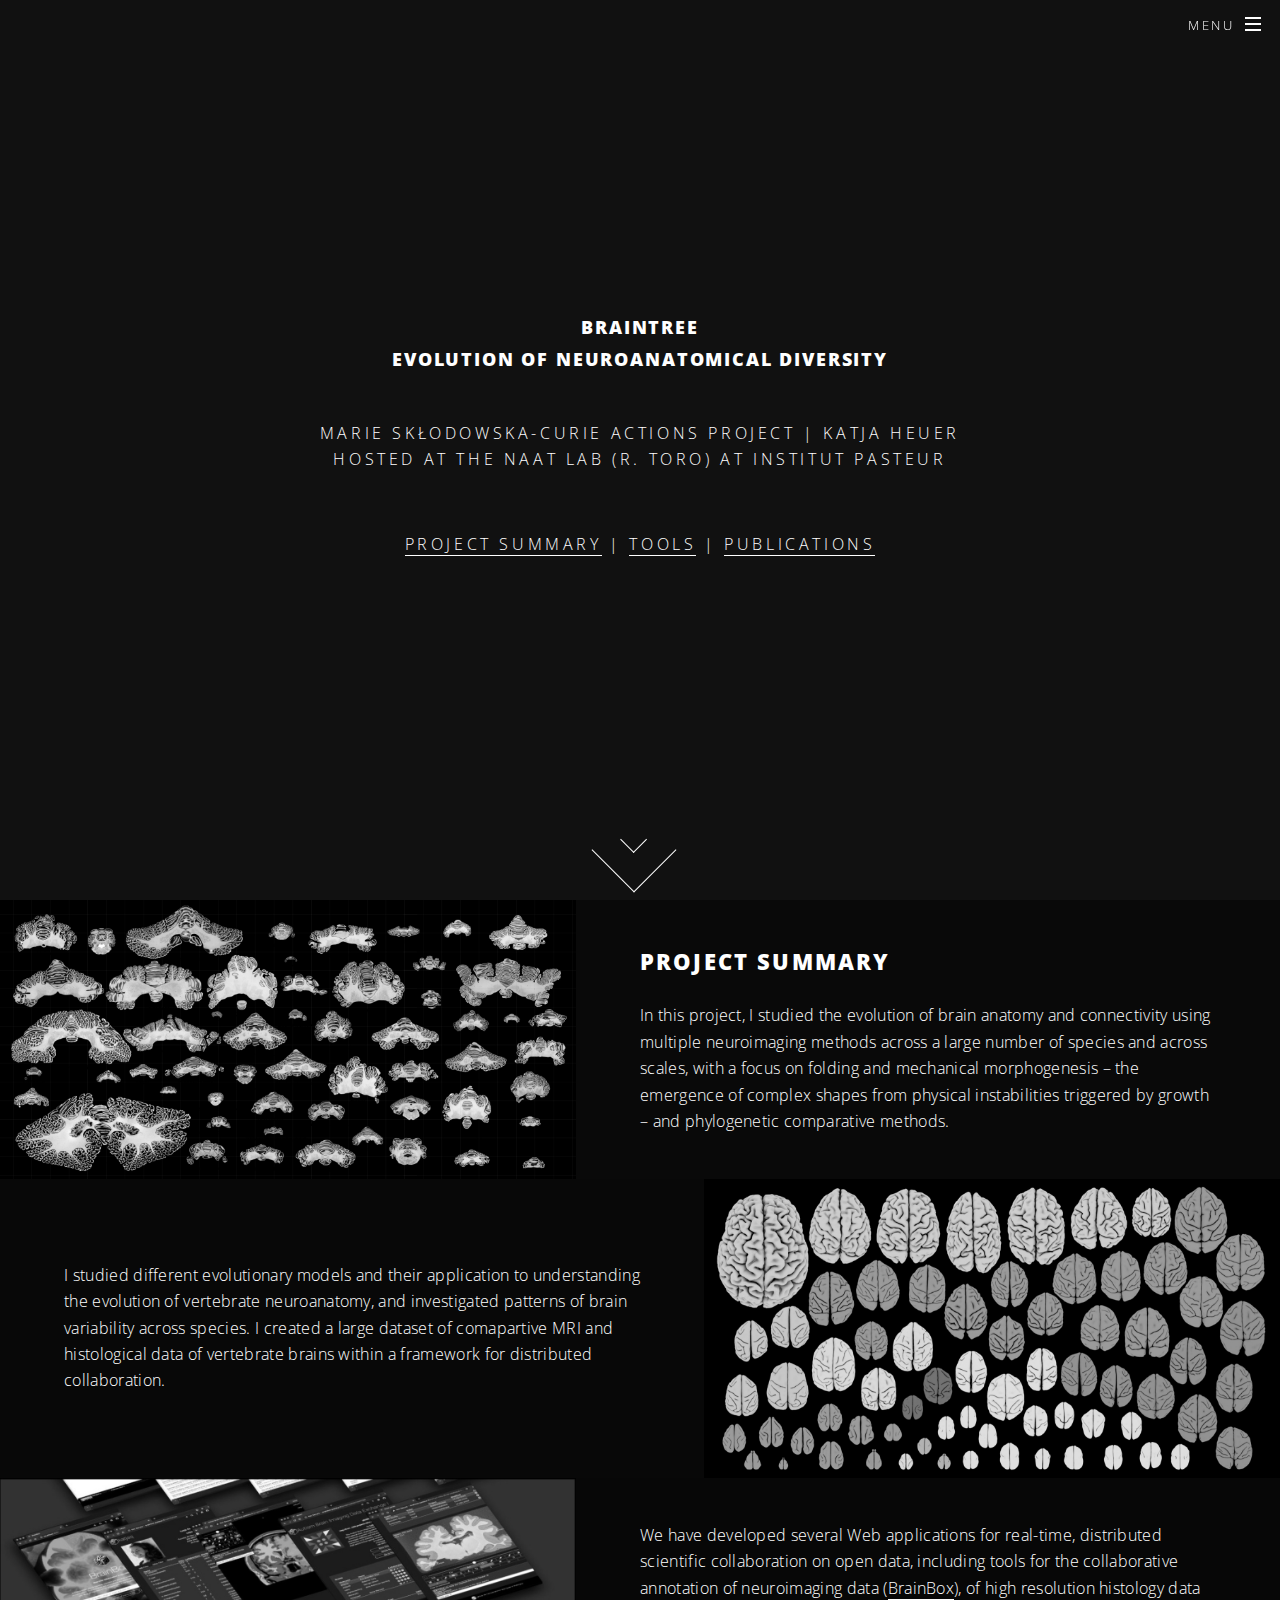
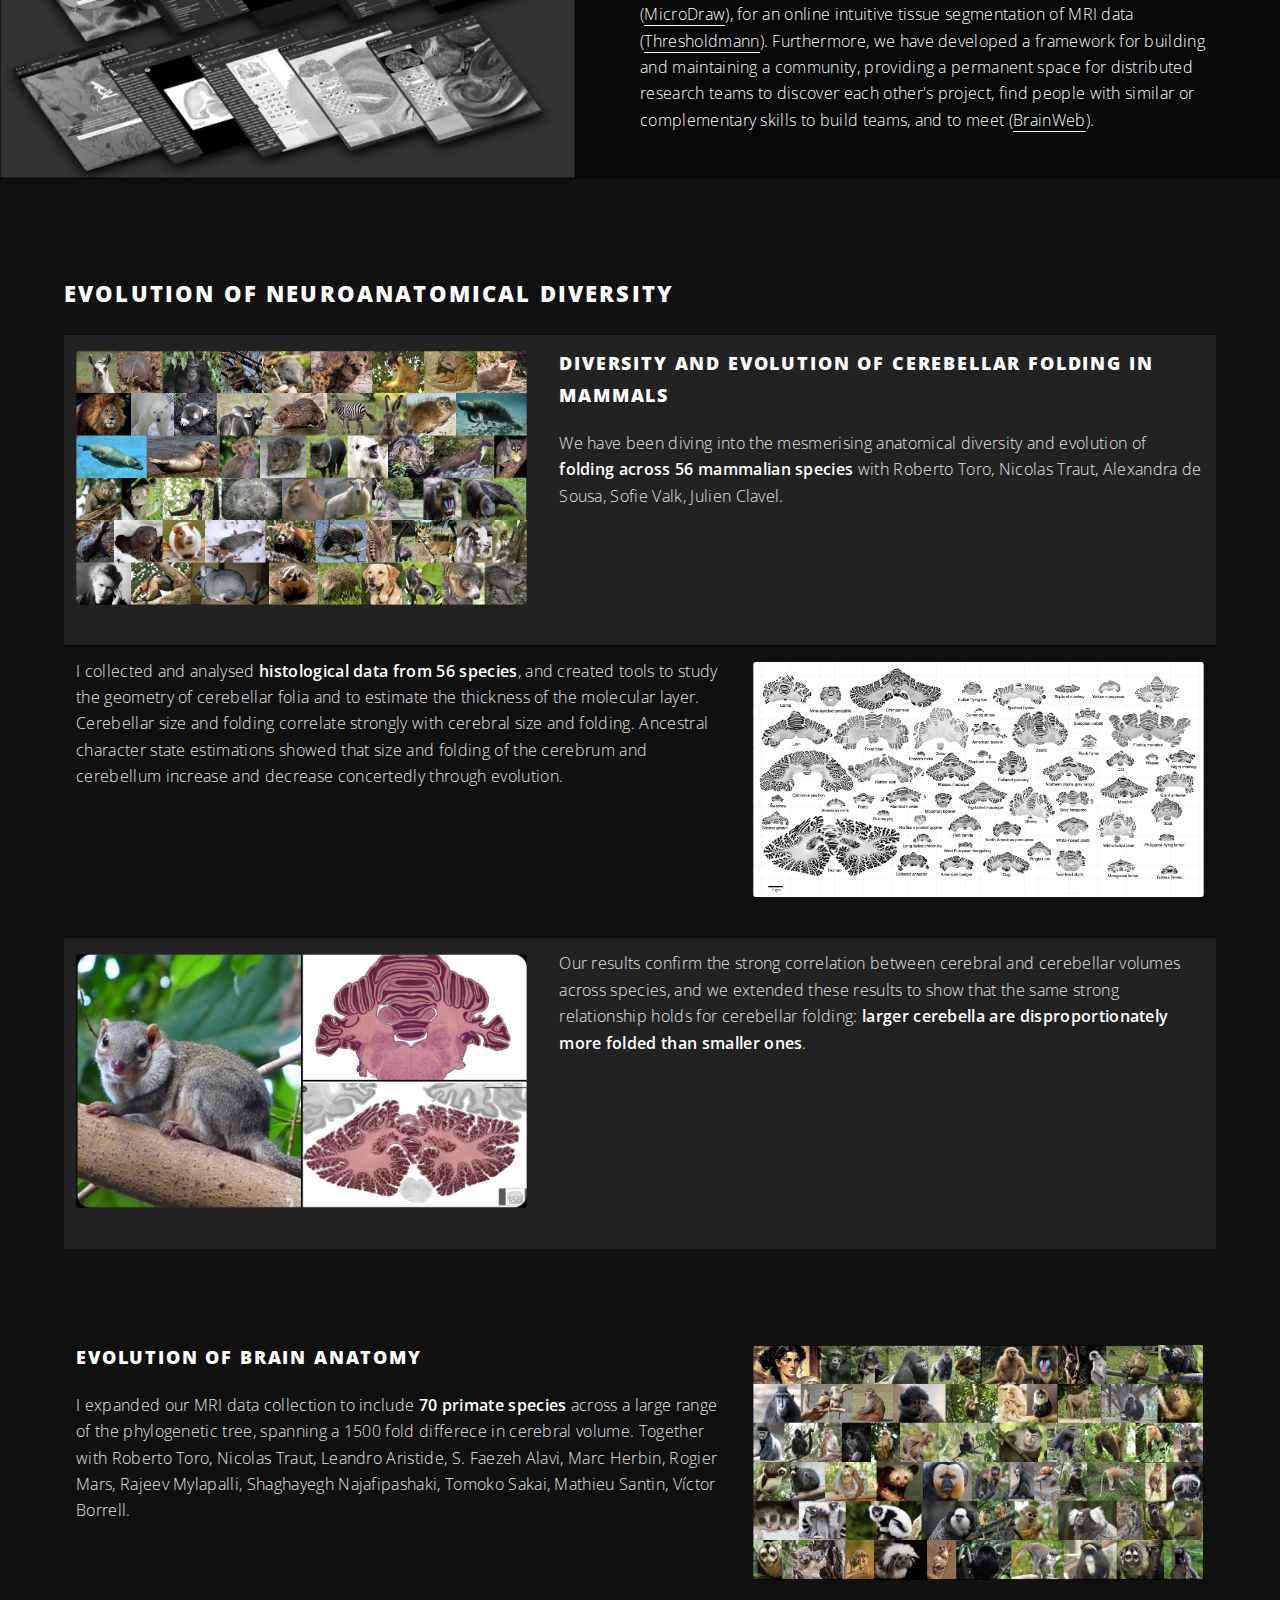
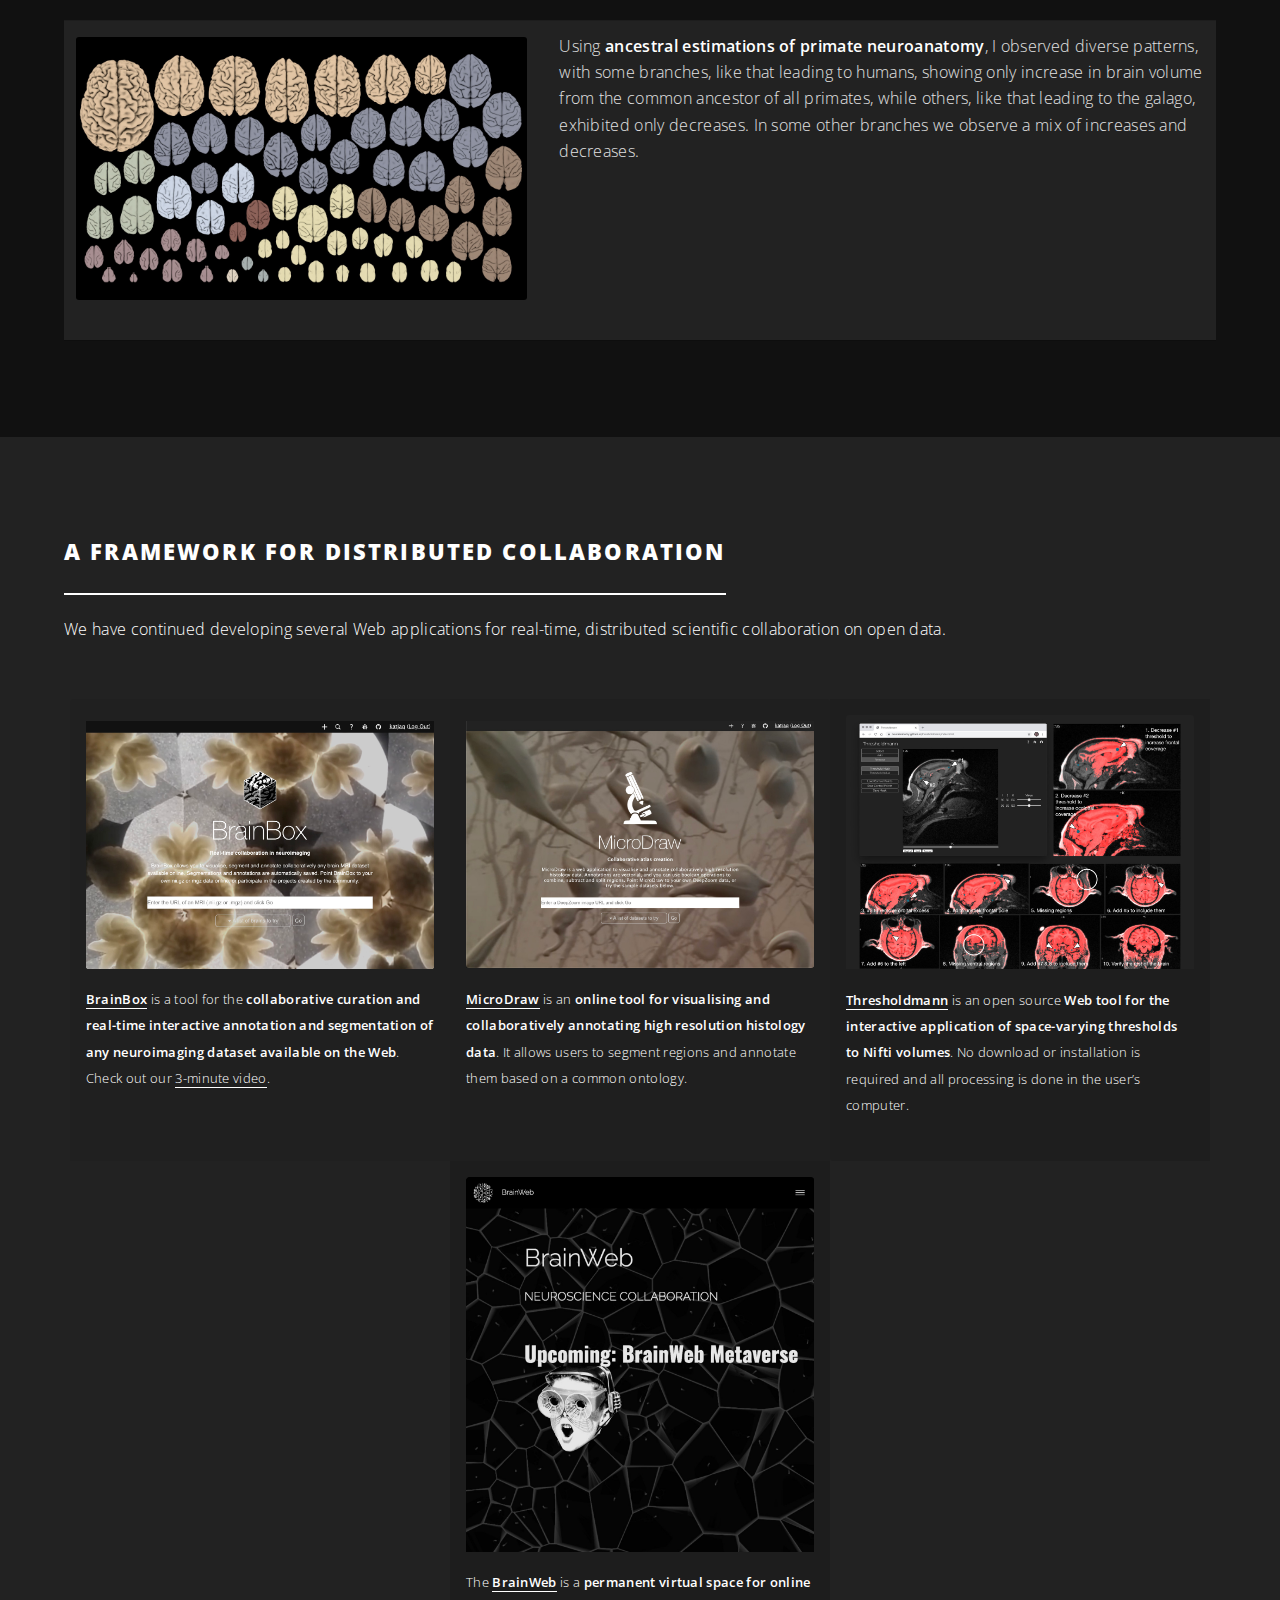
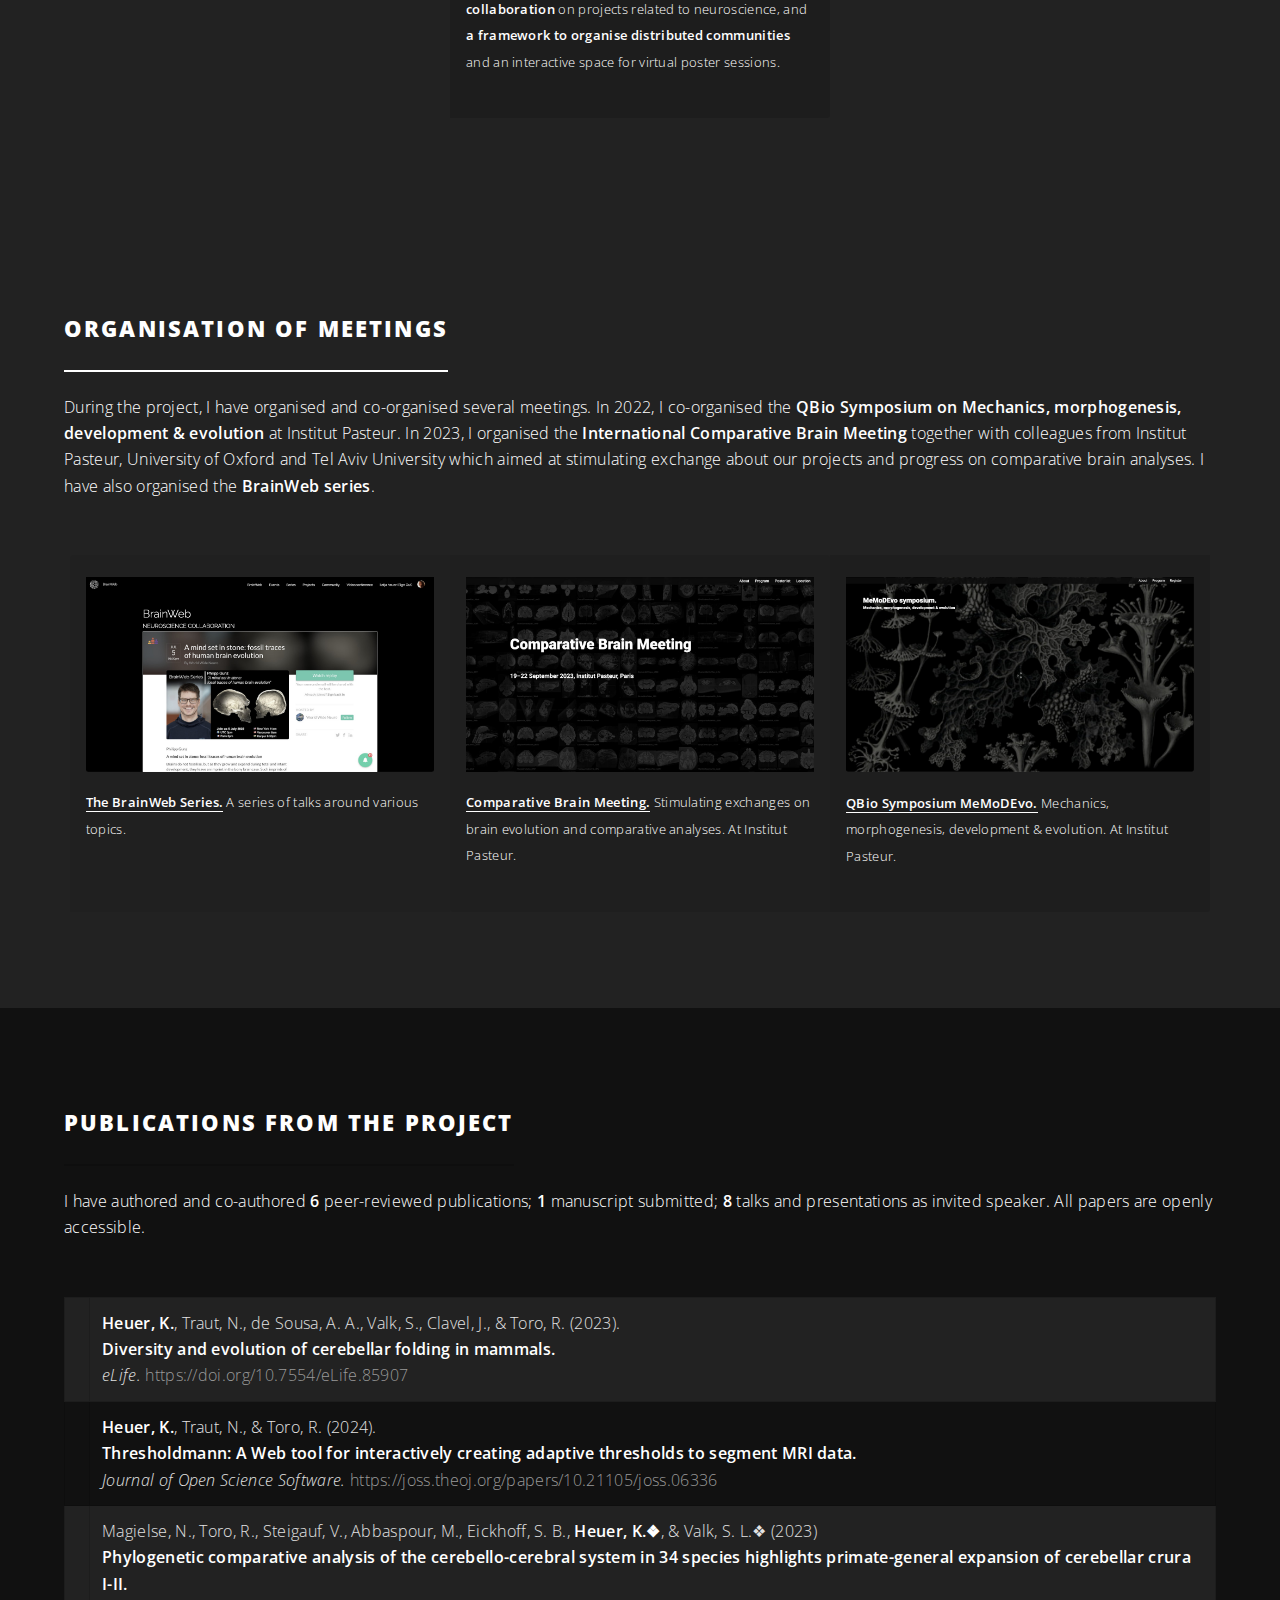
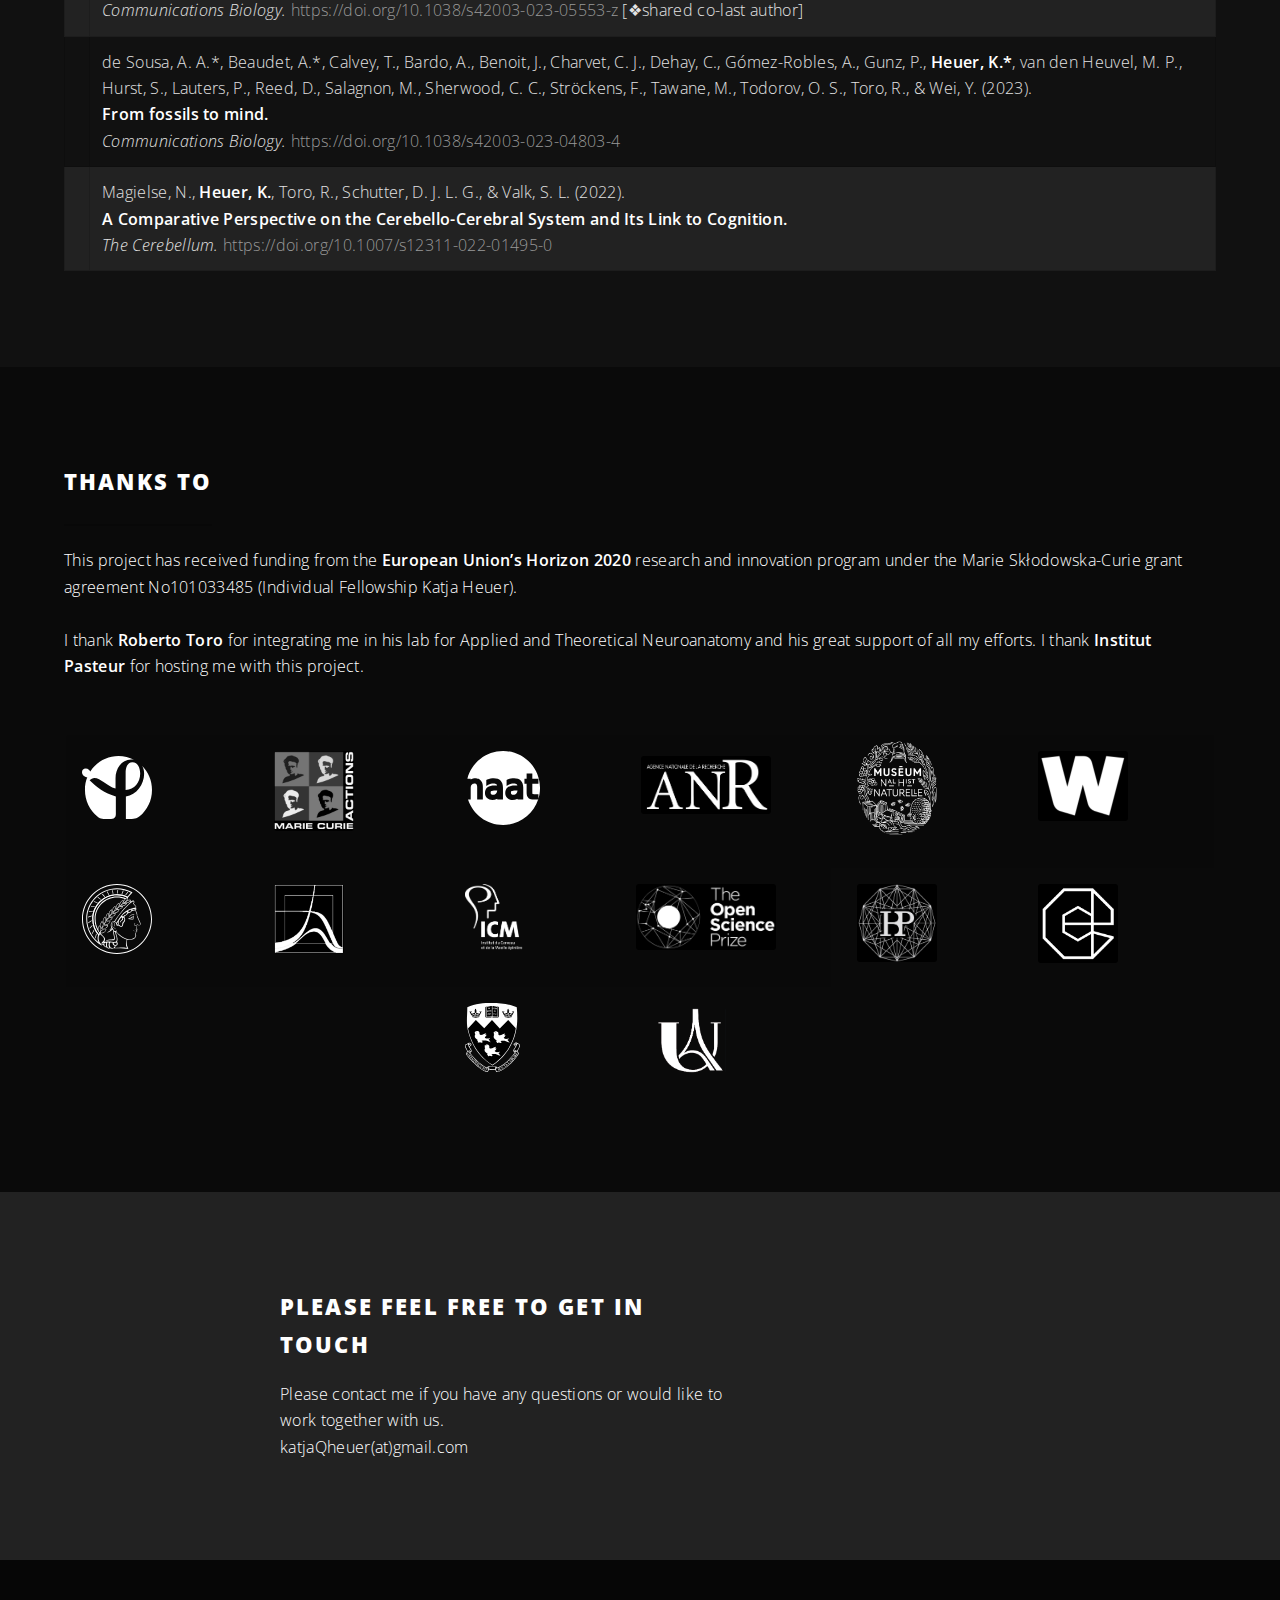
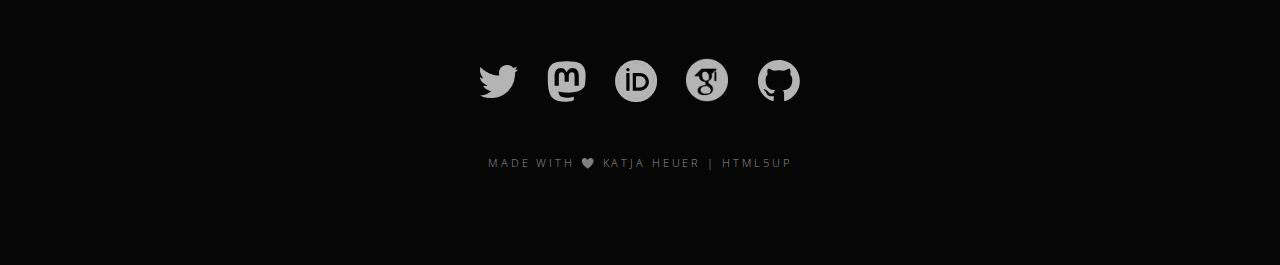
==== braintree.html @ 1329f71f "add braintree" ====
<!DOCTYPE HTML>

<html>
	<head>
		<title>MSCA BrainTree project website Katja Heuer</title>
		<meta charset="utf-8" />
		<meta name="viewport" content="width=device-width, initial-scale=1, user-scalable=no" />
		<link rel="stylesheet" href="assets/css/braintree.css" />
		<noscript><link rel="stylesheet" href="assets/css/noscript.css" /></noscript>
		<link rel='shortcut icon''image/svg+xml' href='/images/logos/ayeaye.svg' />
	</head>
	<body class="landing is-preload">

		<!-- Page Wrapper -->
			<div id="page-wrapper">

				<!-- Header & menu -->
					<header id="header" class="alt">
						<h1><a href="braintree.html">BrainTree</a></h1>
						<nav id="nav">
							<ul>
								<li class="special">
									<a href="#menu" class="menuToggle"><span>Menu</span></a>
									<div id="menu">
										<ul>
											<li><a href="braintree.html">Home</a></li>
											<li><a href="braintree.html#summary">Project</a></li>
											<li><a href="braintree.html#tools">Tools</a></li>
											<!-- <li><a href="index.html#biosketch">Biosketch</a></li> -->
											<li><a href="braintree.html#publications">Publications</a></li>
											<!-- <li><a href="publications.html">Publications</a></li> -->
											<!-- <li><a href="index.html#art">Science & Art</a></li> -->
											<!-- <li><a href="index.html#art">Dancing</a></li> -->
											<!-- <li><a href="https://www.canva.com/design/DAFfosH3wOY/N4MPMkzY5i5_8-hD5cdjDw/view?utm_content=DAFfosH3wOY&utm_campaign=designshare&utm_medium=link&utm_source=homepage_design_menu" target="_blank">Science & Art</a></li>
											<li><a href="https://www.youtube.com/watch?v=OZfHj7F2FzQ" target="_blank">Dancing</a></li> -->
											<!-- <li><a href="" target="_blank">Full CV</a></li> -->
										</ul>
									</div>
								</li>
							</ul>
						</nav>
					</header>

				<!-- Banner -->
					<section id="banner">
						<div class="inner">
							<h3>BrainTree</br>Evolution of neuroanatomical diversity</h3>
							<p><br />Marie Skłodowska-Curie Actions project | Katja Heuer <br />Hosted at the NAAT lab (R. Toro) at Institut Pasteur</p>
							<p>
								<br />
								<a href="braintree.html#summary">Project summary</a> | <a href="braintree.html#tools">Tools</a> | <a href="braintree.html#publications">Publications</a>
							</p>
						</div>
						<!-- Scroll down -->
						<span class="more2 btn-scroll-down scroll"></span>
					</section>


				<!-- Project summary -->
					<section id="summary" class="wrapper alt style1">
						<section class="spotlight">
							<div class="image"><img src="imagesBrainTree/cerebellumEvolution_large_black.jpg" alt="" /></div>
							<div class="content">
								<h2>Project summary</h2>
								<p>
									In this project, I studied the evolution of brain anatomy and connectivity using multiple neuroimaging methods across a large number of species and across scales, with a focus on folding and mechanical morphogenesis – the emergence of complex shapes from physical instabilities triggered by growth – and phylogenetic comparative methods.
								</p>
							</div>
						</section>
						<section class="spotlight">
							<div class="image"><img src="imagesBrainTree/brainEvolution_bw.jpg" alt="" /></div><div class="content">
								<!-- <h2>Open Science</h2> -->
								<p>I studied different evolutionary models and their application to understanding the evolution of vertebrate neuroanatomy, and investigated patterns of brain variability across species. I created a large dataset of comapartive MRI and histological data of vertebrate brains within a framework for distributed collaboration. 
							</div>
						</section>
						<section class="spotlight">
							<div class="image"><img src="imagesBrainTree/opensci_bw.jpg" alt="" /></div><div class="content">
								<!-- <h2>Art & Science</h2> -->
								<p> 
									We have developed several Web applications for real-time, distributed scientific collaboration on open data,
									including tools for the collaborative annotation of neuroimaging data (<a href="https://brainbox.pasteur.fr" target="_blank">BrainBox</a>), of high resolution histology data (<a href="https://microdraw.pasteur.fr" target="_blank">MicroDraw</a>), for an online intuitive tissue segmentation of MRI data (<a href="https://neuroanatomy.github.io/ thresholdmann" target="_blank">Thresholdmann</a>). Furthermore, we have developed a framework for building and maintaining a community, providing a permanent space for distributed research teams to discover each other's project, find people with similar or complementary skills to build teams, and to meet (<a href="https://brain-web.github.io" target="_blank">BrainWeb</a>).
								</p>
							</div>
						</section>
					</section>

					<!-- Scientific projects -->
					<section id="projects" class="wrapper style3 special">
						<div class="inner">
							<header>
								<h2>Evolution of neuroanatomical diversity</h2>
								<!-- <p>maybe short summary here</p> -->
							</header>
	
							<table>
								<tr><td>
									<section style="text-align: left">
										<img class="image left" style="width:40%;" src="imagesBrainTree/mammals.jpg" alt="mammals" />
										<h3>Diversity and evolution of cerebellar folding in mammals</h3> 
										<p>
											We have been diving into the mesmerising anatomical diversity and evolution of <strong>folding across 56 mammalian species</strong> with Roberto Toro, Nicolas Traut, Alexandra de Sousa, Sofie Valk, Julien Clavel. <br /><br />
											<!-- You can find a short <a href="https://twitter.com/katjaQheuer/status/1609250022369157120?s=20" target="_blank">summary thread</a> about the study on twitter, and the <a href="https://doi.org/10.7554/elife.85907" target="_blank">paper</a> on eLife. -->
										</p>
									</section>
								</td></tr>

								<tr><td>
									<section style="text-align: left;">
										<!-- <img class="image right" style="width:40%;" src="images/BrainSurfaces_HeuerToro.jpg" alt="34primates" /> -->
										<img class="image right" style="width:40%;" src="imagesBrainTree/cerebellumEvolution_large_white.jpg" alt="cerebellumEvo" />
										<!-- <h3>Evolution of neocortical folding</h3> 
										<h5>A phylogenetic comparative analysis of MRI from 34 primate species</h5> -->
										<p>
											I collected and analysed <strong>histological data from 56 species</strong>, and created tools to study the geometry of cerebellar folia and to estimate the thickness of the molecular layer. Cerebellar size and folding correlate strongly with cerebral size and folding. 
											Ancestral character state estimations showed that size and folding of the cerebrum and cerebellum increase and decrease concertedly through evolution.
										</p>
									</section>
								</td></tr>

								<tr><td>
									<section style="text-align: left">
										<img class="image left" style="width:40%;" src="imagesBrainTree/cerebellum_3.jpg" alt="cerebellum3" />
										<!-- <h3>Role of mechanical morphogenesis</h3>
										<h5>in the development and evolution of the neocortex</h5>  -->
										<p>
											Our results confirm the strong correlation between cerebral and cerebellar volumes across species, and we extended these results to show that the same strong relationship holds for cerebellar folding: <strong>larger cerebella are disproportionately more folded than smaller ones</strong>.
										</p>
									</section>
								</td></tr>

								<!-- <tr></tr> -->

								<tr><td>
									<section style="text-align: left; padding-top: 5rem;">
										<!-- <img class="image right" style="width:40%;" src="images/BrainSurfaces_HeuerToro.jpg" alt="34primates" /> -->
										<img class="image right" style="width:40%;" src="imagesBrainTree/primates.jpg" alt="70primates" />
										<h3>Evolution of brain anatomy</h3> 
										<!-- <h5>A phylogenetic comparative analysis across 70 primate species</h5> -->
										<p>
											I expanded our MRI data collection to include <strong>70 primate species</strong> across a large range of the phylogenetic tree, spanning a 1500 fold differece in cerebral volume. Together with Roberto Toro, Nicolas Traut, Leandro Aristide, S. Faezeh Alavi, Marc Herbin, Rogier Mars, Rajeev Mylapalli, Shaghayegh Najafipashaki, Tomoko Sakai, Mathieu Santin, Víctor Borrell. <br /><br />
											
										</p>
									</section>
								</td></tr>

								<tr><td>
									<section style="text-align: left">
										<img class="image left" style="width:40%;" src="images/brainEvolution.jpg" alt="brainEvolution" />
										<!-- <h3>Role of mechanical morphogenesis</h3>
										<h5>in the development and evolution of the neocortex</h5>  -->
										<p>
											Using <strong>ancestral estimations of primate neuroanatomy</strong>, I observed diverse patterns, with some branches, like that leading to humans, showing only increase in brain volume from the common ancestor of all primates, while others, like that leading to the galago, exhibited only decreases. In some other branches we observe a mix of increases and decreases.
										</p>
									</section>
								</td></tr>

							</table>
	
						</div>
					</section>

				<!-- Tools -->
					<section id="tools" class="wrapper style2 special">
						<div class="inner">
							<header class="major">
								<h2>A framework for distributed collaboration</h2>
								<p>We have continued developing several Web applications for real-time, distributed scientific collaboration on open data.</p>
							</header>
							<ul class="features">
								<li class="icon ">
									<!-- BrainBox -->
									<a href="https://brainbox.pasteur.fr" target="_blank" style="border:none;"><img class="image center" style="width:100%;padding-bottom:10px;padding-top:6px;" src="images/BrainBox.jpg" alt="brainbox" /></a>
									<p style="font-size:smaller;">
										<strong><a href="https://brainbox.pasteur.fr" target="_blank">BrainBox</a></strong> is a tool for the <strong>collaborative curation and real-time interactive annotation and segmentation of any neuroimaging dataset available on the Web</strong>. 
										<!-- BrainBox</a> is a tool for the <strong>collaborative curation and analysis of any neuroimaging dataset available on the Web</strong>. It enables researchers to add a layer of real-time interactive annotation and segmentation to the data shared online – directly in the Web browser without having to install any software. This human curation, manual annotation and editing step is time-consuming but very important: on its correctness depends that the results of any analysis downstream will be sound and accurate. -->
										<br />
										Check out our <a href="https://www.youtube.com/watch?v=kwsLoVKnw24" target="_blank">3-minute video</a>.
									</p>
								</li>
								<!-- MicoDraw -->
								<li class="icon ">
									<a href="https://microdraw.pasteur.fr" target="_blank" style="border:none;"><img class="image center" style="width:100%;padding-bottom:10px;padding-top:6px;" src="images/MicroDraw.jpg" alt="cerebellumEvo" /></a>
									<p style="font-size:smaller;">
										<strong><a href="https://microdraw.pasteur.fr" target="_blank">MicroDraw</a></strong> is an <strong>online tool for visualising and collaboratively annotating high resolution histology data</strong>. It allows users to segment regions and annotate them based on a common ontology. 
										<!-- Boolean operations of these vectorial annotations allow combining, subtracting and splitting regions. Such annotations can be used to demarcate areas/nodes for building a connectome while at the same time offering the possibility to extract microstructural information (cortical type, neuronal density) for these areas/nodes, giving the opportunity to bridge the micro- and macroscale architecture. -->
									</p>
								</li>
								<!-- Thresholdmann -->
								<li class="icon ">
									<a href="https://neuroanatomy.github.io/thresholdmann" target="_blank" style="border:none;"><img class="image center" style="width:100%;padding-bottom:10px;" src="images/Thresholdmann.jpg" alt="thresholdmann" /></a>
									<p style="font-size:smaller;">
										<strong><a href="https://neuroanatomy.github.io/thresholdmann" target="_blank">Thresholdmann</a></strong> is an open source <strong>Web tool for the interactive application of space-varying thresholds to Nifti volumes</strong>. No download or installation is required and all processing is done in the user’s computer. 
										<!-- Nifti volumes are dragged onto the Web app and become available for visual exploration in a stereotaxic viewer. A space-varying threshold is then created by setting control points, each with their own local threshold. The viewer is initialised with one control point at the centre of the volume. The addition of further control points produces a space-varying threshold obtained through radial basis function interpolation. Each local threshold can be adjusted in real time using sliders. Finally, the thresholded mask, the space-varying threshold and the list of control points can be saved for later use in scripted workflows. -->

									</p>
								</li>
								<!-- Reorient -->
								<!-- <li class="icon ">
									<a href="https://neuroanatomy.github.io/reorient" target="_blank" style="border:none;"><img class="image center" style="width:100%;padding-bottom:10px;" src="images/Reorient.jpg" alt="reorient" /></a>
									<p style="font-size:smaller;">
										<strong><a href="https://neuroanatomy.github.io/reorient" target="_blank">Reorient</a></strong> is an open source <strong>Web application for the manual alignment and cropping of MRI Nifti volumes in an intuitive way</strong>. The MRI data is dragged onto the Web interface and visualised in an interactive stereotaxic viewer.  -->
										<!-- Users can then translate and rotate the brain by simply dragging inside the 3 view planes, and an adjustable selection box allows to define the crop of the image. Users can save the resulting affine matrix, selection box as well as the reoriented and cropped volume. The affine matrix and selection box can be used later within a scripted workflow, able to reproduce the reoriented volume from the original data. Existing rotation matrices can be loaded or appended. -->

									<!-- </p>
								</li> -->
								<!-- BrainWeb -->
								<li class="icon ">
									<a href="https://brain-web.github.io" target="_blank" style="border:none;"><img class="image center" style="width:100%;padding-bottom:10px;" src="images/BrainWeb.jpg" alt="brainweb" /></a>
									<p style="font-size:smaller;">
										<!-- Recently, much of our daily research activity as well as many conferences moved to a virtual format. This has brought new challenges for ways of working together, finding researchers and projects for collaborations, visiting posters, and interacting with the team who works on the project presented.
										We created <strong>the BrainWeb as a permanent  -->
										The <strong><a href="https://brain-web.github.io" target="_blank">BrainWeb</a></strong> is a <strong>permanent virtual space for online collaboration</strong> on projects related to neuroscience, and <strong>a framework to organise distributed communities</strong> and an interactive space for virtual poster sessions.
									</p>
								</li>
							</ul>
						</div>
					</section>


					<!-- Biosketch -->
					<!-- <section id="biosketch" class="wrapper alt style1">
						<section class="spotlight">
							<div class="image"><img src="images/katja_brain_square.jpg" alt="" /></div><div class="content">
								<h2>Biosketch</h2>
								<p style="font-size:smaller;line-height: 190%;">
									I <b>studied</b> Fine Arts, English and French Philology at Leipzig University, Paris Sorbonne & École nationale Supérieure des Beaux-Arts de Paris. I have then completed my <b>PhD at the Max Planck Institute for Human Cognitive and Brain Sciences</b> investigating mechanical morphogenesis and the development and evolution of primate cortical folding. During my <b>collaboration with Just One Giant Lab & Institut Pasteur</b>, I focused on Web development, data visualisation & analysis (for example <a href="https://neuroanatomy.github.io/fiind" target="_blank">FIIND</a>) towards a collective comparative neuroscience. As a <b>postdoctoral researcher at the Center for Interdisciplinary Research</b>, I have extended my analyses across mammals. I have also explored the possibilities of distributed, collaborative, citizen science for the discovery of biomarkers for autism, and co-organised an international data science challenge to predict autism diagnosis from MRI data. Now, as a <b>postdoctoral fellow in the <a href="http://neuroanatomy.github.io" target="_blank">Unit of Applied and Theoretical Neuroanatomy (PI Roberto Toro)</a> at Institut Pasteur</b> with a Marie Skłodowska-Curie Actions Individual Fellowship, I extended my analyses to the evolution of cerebellar folding across mammals, and focus on the evolution of neuroanatomical diversity across vertebrates.<br /><br />
									In addition to my passion for research, I am an <b><a href="https://www.canva.com/design/DAFfosH3wOY/N4MPMkzY5i5_8-hD5cdjDw/view?utm_content=DAFfosH3wOY&utm_campaign=designshare&utm_medium=link&utm_source=homepage_design_menu" target="_blank">artist</a></b> and a <b><a href="https://www.youtube.com/watch?v=OZfHj7F2FzQ" target="_blank">dancer</a></b>. Many of my art works explore the intersection of scientific inquiry and artistic expression, aiming to challenge perceptions and inspire curiosity.
								</p>
							</div>
						</section>
					</section> -->

					<!-- Organisation of meetings -->
					<section id="organisation" class="wrapper style2 special">
						<div class="inner">
							<header class="major">
								<h2>Organisation of meetings</h2>
								<p>
									During the project, I have organised and co-organised several meetings. In 2022, I co-organised the <b>QBio Symposium on Mechanics, morphogenesis, development & evolution</b> at Institut Pasteur. In 2023, I organised the <b>International Comparative Brain Meeting</b> together with colleagues from Institut Pasteur, University of Oxford and Tel Aviv University which aimed at stimulating exchange about our projects and progress on comparative brain analyses. I have also organised the <strong>BrainWeb series</strong>.
								</p>
							</header>
							<ul class="features">

								<li class="icon ">
									<a href="https://brain-web.github.io/series" target="_blank" style="border:none;"><img class="image center" style="width:100%;padding-bottom:10px;padding-top:6px;" src="images/BrainWebSeries.jpg" alt="brainwebmeetings" /></a>
									<p style="font-size:smaller;">
										<strong><a href="https://brain-web.github.io/series" target="_blank">The BrainWeb Series.</a></strong> A series of talks around various topics. 
									</p>
								</li>

								<li class="icon ">
									<a href="https://braintrees.github.io/ComparativeBrainMeeting" target="_blank" style="border:none;"><img class="image center" style="width:100%;padding-bottom:10px;padding-top:6px;" src="images/ComparativeBrainMeeting.jpg" alt="brainwebmeetings" /></a>
									<p style="font-size:smaller;">
										<strong><a href="https://braintrees.github.io/ComparativeBrainMeeting" target="_blank">Comparative Brain Meeting.</a></strong> Stimulating exchanges on brain evolution and comparative analyses. At Institut Pasteur. 
									</p>
								</li>
								
								<li class="icon ">
									<a href="https://neuroanatomy.github.io/MeMoDEvo" target="_blank" style="border:none;"><img class="image center" style="width:100%;padding-bottom:10px;padding-top:6px;" src="images/MeMoDevo.jpg" alt="brainwebmeetings" /></a>
									<p style="font-size:smaller;">
										<strong><a href="https://neuroanatomy.github.io/MeMoDEvo" target="_blank">QBio Symposium MeMoDEvo.</a></strong> Mechanics, morphogenesis, development & evolution. At Institut Pasteur. 
									</p>
								</li>

							</ul>
						</div>
					</section>

					
					<!-- Funding -->

					<!-- Awards -->

					<!-- Publications -->
					<section id="publications" class="wrapper style3 special">
						<div class="inner">
							<header class="major">
								<h2>Publications from the project</h2>
								<p>I have authored and co-authored <b>6</b> peer-reviewed publications; <b>1</b> manuscript submitted; <b>8</b> talks and presentations as invited speaker. All papers are openly accessible.</p>
							</header>
							<section id="publicationstable" class="main">

								<!-- <h3></h3> -->
								<div class="table-wrapper" style="text-align: left;">
									<table class="alt">
										<!-- <thead>
											<tr>
												<th></th>
												<th></th>
												<th></th>
											</tr>
										</thead> -->
										<tbody>
											<!-- <tr>
												<td></td>
												<td><b>Heuer, K.</b>, Traut, N., de Sousa, A. A., Valk, S., & Toro, R. (2022). <br />
													<b>Diversity and evolution of cerebellar folding in mammals.</b><br />
													<i>bioRxiv.</i> <a href="https://doi.org/10.1101/2022.12.30.522292" target="_blank" style="border:none;color:#999999;cursor:pointer;">https://doi.org/10.1101/2022.12.30.522292</a> (under review at eLife) </td>
											</tr> -->
											<tr>
												<td></td>
												<td><b>Heuer, K.</b>, Traut, N., de Sousa, A. A., Valk, S., Clavel, J., & Toro, R. (2023). <br />
													<b>Diversity and evolution of cerebellar folding in mammals.</b><br />
													<i>eLife.</i> <a href="https://doi.org/10.7554/eLife.85907" target="_blank" style="border:none;color:#999999;cursor:pointer;">https://doi.org/10.7554/eLife.85907</a></td>
											</tr>
											<tr>
												<td></td>
												<td><b>Heuer, K.</b>, Traut, N., & Toro, R. (2024). <br />
													<b>Thresholdmann: A Web tool for interactively creating adaptive thresholds to segment MRI data.</b><br />
													<i>Journal of Open Science Software.</i> <a href="https://joss.theoj.org/papers/10.21105/joss.06336" target="_blank" style="border:none;color:#999999;cursor:pointer;">https://joss.theoj.org/papers/10.21105/joss.06336</a> 
												</td>
											</tr> 
											<tr>
												<td></td>
												<td>Magielse, N., Toro, R., Steigauf, V., Abbaspour, M., Eickhoff, S. B., <b>Heuer, K.❖</b>, & Valk, S. L.❖ (2023) <br />
													<b>Phylogenetic comparative analysis of the cerebello-cerebral system in 34 species highlights primate-general expansion of cerebellar crura I-II.</b><br />
													<i>Communications Biology.</i> <a href="https://doi.org/10.1038/s42003-023-05553-z" target="_blank" style="border:none;color:#999999;cursor:pointer;">https://doi.org/10.1038/s42003-023-05553-z</a> [❖shared co-last author] </td>
											</tr>  
											<tr>
												<td></td>
												<td>de Sousa, A. A.*, Beaudet, A.*, Calvey, T., Bardo, A., Benoit, J., Charvet, C. J., Dehay, C., Gómez-Robles, A., Gunz, P., <b>Heuer, K.*</b>, van den Heuvel, M. P., Hurst, S., Lauters, P., Reed, D., Salagnon, M., Sherwood, C. C., Ströckens, F., Tawane, M., Todorov, O. S., Toro, R., & Wei, Y. (2023).<br />
													<b>From fossils to mind.</b><br />
													<i>Communications Biology.</i> <a href="https://doi.org/10.1038/s42003-023-04803-4" target="_blank" style="border:none;color:#999999;cursor:pointer;">https://doi.org/10.1038/s42003-023-04803-4</a> </td>
											</tr>
											<tr>
												<td></td>
												<td>Magielse, N., <b>Heuer, K.</b>, Toro, R., Schutter, D. J. L. G., & Valk, S. L. (2022).<br />
													<b>A Comparative Perspective on the Cerebello-Cerebral System and Its Link to Cognition.</b><br />
													<i>The Cerebellum.</i> <a href="https://doi.org/10.1007/s12311-022-01495-0" target="_blank" style="border:none;color:#999999;cursor:pointer;">https://doi.org/10.1007/s12311-022-01495-0</a>
												</td>
											</tr>

										</tbody>
									</table>
								</div>

							</section>
						</div>
					</section>


				<!-- Science & Art & Dancing -->
					<!-- <section id="art" class="wrapper alt style1" style="background-color: black;">
						<section class="spotlight">
							<div class="image"><a href="https://www.canva.com/design/DAFfosH3wOY/N4MPMkzY5i5_8-hD5cdjDw/view?utm_content=DAFfosH3wOY&utm_campaign=designshare&utm_medium=link&utm_source=homepage_design_menu" target="_blank"><img src="images/katja_cerebellum.jpg" alt="" /></a></div>
							<div class="content">
								<h2>Science & Art</h2>
								<p>
									My work includes <a href="https://www.canva.com/design/DAFfosH3wOY/N4MPMkzY5i5_8-hD5cdjDw/view?utm_content=DAFfosH3wOY&utm_campaign=designshare&utm_medium=link&utm_source=homepage_design_menu" target="_blank">paintings, drawings, data sculptures</a> , and <a href="https://www.youtube.com/watch?v=6hMNZHsrNHw" target="_blank">interactive installations</a> that explore the intersection of scientific inquiry and artistic expression. Through these works, I aim to make complex ideas more tangible and foster a deeper connection between the viewer and the intricacies of brain science.  
								</p>
							</div>
						</section>
						<section class="spotlight">
							<div class="image"><a href="https://www.youtube.com/watch?v=OZfHj7F2FzQ" target="_blank"><img src="images/katja_dancing.webp" alt="" /></a></div><div class="content">
								<h2>Dance performances</h2>
								<p>
									I have been <a href="https://www.youtube.com/watch?v=OZfHj7F2FzQ" target="_blank">dancing (Contemporary, Modern)</a> for more than 24 years with national and international<a href="http://tiny.cc/danceFalling" target="_blank"> performances</a>.
								</p>
							</div>
						</section> -->

						<!-- <section class="spotlight">
							<div class="image"><img src="images/k4tj4BrainFibs.jpg" alt="" /></div><div class="content"> -->
								<!-- <h2>Art & Science</h2> -->
								<!-- <p>I have a background in fine arts and in many of my projects I combine <a href="https://www.youtube.com/watch?v=6hMNZHsrNHw" target="_blank">art and science</a> as a way to engage with the general public.</p>
							</div>
						</section> -->

					<!-- </section> -->


					<!-- Thanks to funding -->
					<section id="funding" class="wrapper style1 special">
						<div class="inner">
							<header class="major">
								<h2>Thanks to</h2>
								<p>
									This project has received funding from the <b>European Union’s Horizon 2020</b> research and innovation program under the Marie Skłodowska-Curie grant agreement No101033485 (Individual Fellowship Katja Heuer).
									<br /><br />
									I thank <b>Roberto Toro</b> for integrating me in his lab for Applied and Theoretical Neuroanatomy and his great support of all my efforts. I thank <b>Institut Pasteur</b> for hosting me with this project.
								</p>
							</header>
							<ul class="featureslogos">

								<li class="icon ">
									<a href="https://www.pasteur.fr/en" target="_blank" style="border:none;"><img class="image center" style="width:70px; position:relative;top:5px;" src="images/logos/pasteur_white-on-transp.svg" alt="pasteur" /></a>
								</li>
								<li class="icon ">
									<a href="https://marie-sklodowska-curie-actions.ec.europa.eu/actions/postdoctoral-fellowships" target="_blank" style="border:none;"><img class="image center" style="width:80px;position:relative;" src="images/logos/marie-curie_greyscale_smooth_inv_curv.png" alt="MSCA" /></a>
								</li>
								<li class="icon ">
									<a href="http://neuroanatomy.github.io" target="_blank" style="border:none;"><img class="image center" style="width:75px;" src="images/logos/naat-bw.svg" alt="NAAT" /></a>
								</li>
								<li class="icon ">
									<a href="https://anr.fr/en" target="_blank" style="border:none;"><img class="image center" style="width:130px;position:relative;left:-15px;top:5px;" src="images/logos/ANR.png" alt="ANR" /></a>
								</li>
								<li class="icon ">
									<a href="https://www.mnhn.fr/en" target="_blank" style="border:none;"><img class="image center" style="width:80px;position:relative;top:-10px;left:10px;" src="images/logos/MNHN.png" alt="MNHN" /></a>
								</li>
								<li class="icon ">
									<a href="https://wellcome.org" target="_blank" style="border:none;"><img class="image center" style="width:90px;" src="images/logos/WellcomeTrust.png" alt="wellcome" /></a>
								</li>
								<li class="icon ">
									<a href="https://www.cbs.mpg.de/en" target="_blank" style="border:none;"><img class="image center" style="width:70px;" src="images/logos/MPI_cbs_white-on-transp.svg" alt="MPIcbs" /></a>
								</li>
								<li class="icon ">
									<a href="https://www.demogr.mpg.de/en" target="_blank" style="border:none;"><img class="image center" style="width:70px;" src="images/logos/MPIdemogr.png" alt="MPIdemogr" /></a>
								</li>
								<li class="icon ">
									<a href="https://institutducerveau-icm.org/en" target="_blank" style="border:none;"><img class="image center" style="width:65px;" src="images/logos/ICM_logo_white.png" alt="ICM" /></a>
								</li>
								<li class="icon ">
									<a href="https://www.science.org/content/article/six-finalists-compete-open-science-prize" target="_blank" style="border:none;"><img class="image center" style="width:140px;position:relative;left:-20px;" src="images/logos/OpenScencePrize.jpg" alt="osp" /></a>
								</li>
								<li class="icon ">
									<a href="https://www.humanbrainproject.eu/en" target="_blank" style="border:none;"><img class="image center" style="width:80px;position:relative;left:10px;" src="images/logos/HBP.jpg" alt="hbp" /></a>
								</li>
								<li class="icon ">
									<a href="https://dim-elicit.fr/en" target="_blank" style="border:none;"><img class="image center" style="width:80px;" src="images/logos/DimElicit.png" alt="dim" /></a>
								</li>
								<li class="icon ">
									<a href="https://www.mcgill.ca" target="_blank" style="border:none;"><img class="image center" style="width:55px;" src="images/logos/University_McGill_logo_bw.svg" alt="McGill" /></a>
								</li>
								<li class="icon ">
									<a href="https://u-paris.fr/en" target="_blank" style="border:none;"><img class="image center" style="width:70px;position:relative;top:5px;" src="images/logos/uniparis.png" alt="UniParisCite" /></a>
								</li>
							</ul>
						</div>
					</section>


				<!-- Contact me -->
					<section id="cta" class="wrapper style4">
						<div class="inner">
							<header>
								<h2>Please feel free to get in touch</h2>
								<p>
									Please contact me if you have any questions or would like to work together with us.<br />
									katjaQheuer(at)gmail.com
								</p>
							</header>
						</div>
					</section>

				<!-- Footer -->
					<footer id="footer">
						<ul class="icons">
							<li><a href="https://twitter.com/katjaQheuer" target="_blank" class="icon"><img src="images/logos/twitter_white.png" style="width:38px;position:relative;top:-4px;" /><span class="label">Twitter</span></a></li>
							<li><a href="https://mstdn.social/@k4tj4" target="_blank" class="icon"><img src="images/logos/mastodon-simple-svgrepo-com.svg" style="width:46px;position:relative;" /><span class="label">Mastodon</span></a></li>
							<li><a href="https://orcid.org/0000-0002-7237-0196" target="_blank" class="icon"><img src="images/logos/orcid.svg" style="width:42px;" /><span class="label">ORCiD</span></a></li>
							<li><a href="https://scholar.google.com/citations?user=x_XObvoAAAAJ&hl=en" target="_blank" class="icon"><img src="images/logos/google-scholar.png" style="width:50px;" /><span class="label">Google scholar</span></a></li>
							<li><a href="https://github.com/katjaq" target="_blank" class="icon"><img src="images/logos/github-mark-white.svg" style="width:42px;position:relative;top:-1px;" /><span class="label">GitHub</span></a></li>
							<!-- <li><a href="https://scholar.google.com/citations?user=x_XObvoAAAAJ&hl=en" class="icon"><span class="label">Full CV</span></a></li> -->
							<!-- <li><a href="mailto:" class="icon solid fa-envelope"><span class="label">Email</span></a></li> -->
						</ul>
						<ul class="copyright">
							<li style="font-size:smaller;opacity:0.8;">Made with 🤍 Katja Heuer | <a href="https://html5up.net" target="_blank" style="border:none;;">HTML5UP</a></li><br />
						</ul>
					</footer>

			</div>

		<!-- Scripts -->
			<script src="assets/js/jquery.min.js"></script>
			<script src="assets/js/jquery.scrollex.min.js"></script>
			<script src="assets/js/jquery.scrolly.min.js"></script>
			<script src="assets/js/browser.min.js"></script>
			<script src="assets/js/breakpoints.min.js"></script>
			<script src="assets/js/util.js"></script>
			<script src="assets/js/main.js"></script>

	</body>
	<!--
		Spectral by HTML5 UP
		html5up.net | @ajlkn
		Free for personal and commercial use under the CCA 3.0 license (html5up.net/license)
	-->
</html>
---- assets/css/braintree.css ----
@import url(fontawesome-all.min.css);
@import url("https://fonts.googleapis.com/css?family=Open+Sans:100,300,400,400italic,500,600,600italic,800,800italic");

/*
	Spectral by HTML5 UP
	html5up.net | @ajlkn
	Free for personal and commercial use under the CCA 3.0 license (html5up.net/license)
	Modified by @katjaq, 2023
*/

html, body, div, span, applet, object,
iframe, h1, h2, h3, h4, h5, h6, p, blockquote,
pre, a, abbr, acronym, address, big, cite,
code, del, dfn, em, img, ins, kbd, q, s, samp,
small, strike, strong, sub, sup, tt, var, b,
u, i, center, dl, dt, dd, ol, ul, li, fieldset,
form, label, legend, table, caption, tbody,
tfoot, thead, tr, th, td, article, aside,
canvas, details, embed, figure, figcaption,
footer, header, hgroup, menu, nav, output, ruby,
section, summary, time, mark, audio, video {
	margin: 0;
	padding: 0;
	border: 0;
	font-size: 100%;
	font: inherit;
	vertical-align: baseline;}

article, aside, details, figcaption, figure,
footer, header, hgroup, menu, nav, section {
	display: block;}

body {
	line-height: 1;
}

ol, ul {
	list-style: none;
}

blockquote, q {
	quotes: none;
}

	blockquote:before, blockquote:after, q:before, q:after {
		content: '';
		content: none;
	}

table {
	border-collapse: collapse;
	border-spacing: 0;
}

body {
	-webkit-text-size-adjust: none;
}

mark {
	background-color: transparent;
	color: inherit;
}

input::-moz-focus-inner {
	border: 0;
	padding: 0;
}

input, select, textarea {
	-moz-appearance: none;
	-webkit-appearance: none;
	-ms-appearance: none;
	appearance: none;
}

@-moz-keyframes sc-down-a {
	0% {
		-webkit-transform: translateY(0px) rotate(45deg);
		-moz-transform: translateY(0px) rotate(45deg);
		-o-transform: translateY(0px) rotate(45deg);
		-ms-transform: translateY(0px) rotate(45deg);
		transform: translateY(0px) rotate(45deg);
	}
	100% {
		-webkit-transform: translateY(2px) rotate(45deg);
		-moz-transform: translateY(2px) rotate(45deg);
		-o-transform: translateY(2px) rotate(45deg);
		-ms-transform: translateY(2px) rotate(45deg);
		transform: translateY(2px) rotate(45deg);
	}
}
@-webkit-keyframes sc-down-a {
	0% {
		-webkit-transform: translateY(0px) rotate(45deg);
		-moz-transform: translateY(0px) rotate(45deg);
		-o-transform: translateY(0px) rotate(45deg);
		-ms-transform: translateY(0px) rotate(45deg);
		transform: translateY(0px) rotate(45deg);
	}
	100% {
		-webkit-transform: translateY(2px) rotate(45deg);
		-moz-transform: translateY(2px) rotate(45deg);
		-o-transform: translateY(2px) rotate(45deg);
		-ms-transform: translateY(2px) rotate(45deg);
		transform: translateY(2px) rotate(45deg);
	}
}
@-o-keyframes sc-down-a {
	0% {
		-webkit-transform: translateY(0px) rotate(45deg);
		-moz-transform: translateY(0px) rotate(45deg);
		-o-transform: translateY(0px) rotate(45deg);
		-ms-transform: translateY(0px) rotate(45deg);
		transform: translateY(0px) rotate(45deg);
	}
	100% {
		-webkit-transform: translateY(2px) rotate(45deg);
		-moz-transform: translateY(2px) rotate(45deg);
		-o-transform: translateY(2px) rotate(45deg);
		-ms-transform: translateY(2px) rotate(45deg);
		transform: translateY(2px) rotate(45deg);
	}
}
@keyframes sc-down-a {
	0% {
		-webkit-transform: translateY(0px) rotate(45deg);
		-moz-transform: translateY(0px) rotate(45deg);
		-o-transform: translateY(0px) rotate(45deg);
		-ms-transform: translateY(0px) rotate(45deg);
		transform: translateY(0px) rotate(45deg);
	}
	100% {
		-webkit-transform: translateY(2px) rotate(45deg);
		-moz-transform: translateY(2px) rotate(45deg);
		-o-transform: translateY(2px) rotate(45deg);
		-ms-transform: translateY(2px) rotate(45deg);
		transform: translateY(2px) rotate(45deg);
	}
}
.btn-scroll-down {
	width: 100px;
	height: 50px;
	position: absolute;
	bottom: 5px;
	left: 0;
	right: 0;
	margin: auto;
	z-index: 10;
	-webkit-transition: display 0.5s easy-in-out;
	-moz-transition: display 0.5s easy-in-out;
	-o-transition: display 0.5s easy-in-out;
	-ms-transition: display 0.5s easy-in-out;
	transition: display 0.5s easy-in-out;
}
.btn-scroll-down:before,
.btn-scroll-down:after {
	content: '';
	display: block;
	border-bottom: 1px solid #fff;
	border-right: 1px solid #fff;
	-webkit-transform: rotate(45deg);
	-moz-transform: rotate(45deg);
	-o-transform: rotate(45deg);
	-ms-transform: rotate(45deg);
	transform: rotate(45deg);
	margin: auto;
	position: absolute;
	left: 0;
	right: 0;
}
.btn-scroll-down:before {
	bottom: 20px;
	width: 60px;
	height: 60px;
}
.btn-scroll-down:after {
	width: 30px;
	height: 30px;
	bottom: 35px;
	-webkit-animation: sc-down-a 0.3s infinite alternate;
	-moz-animation: sc-down-a 0.3s infinite alternate;
	-o-animation: sc-down-a 0.3s infinite alternate;
	-ms-animation: sc-down-a 0.3s infinite alternate;
	animation: sc-down-a 0.3s infinite alternate;
}

/* Basic */

	@-ms-viewport {
		width: device-width;
	}

	html {
		box-sizing: border-box;
	}

	*, *:before, *:after {
		box-sizing: inherit;
	}

	body {
		background: #222;
	}

		body.is-preload *, body.is-preload *:before, body.is-preload *:after {
			-moz-animation: none !important;
			-webkit-animation: none !important;
			-ms-animation: none !important;
			animation: none !important;
			-moz-transition: none !important;
			-webkit-transition: none !important;
			-ms-transition: none !important;
			transition: none !important;
		}

	body, input, select, textarea {
		color: #fff;
		font-family: "Open Sans", Helvetica, sans-serif;
		font-size: 15pt;
		/* font-weight: 400; */
		font-weight: 300;
		/* letter-spacing: 0.075em; */
		letter-spacing: 0.02em;
		line-height: 1.65em;
	}

		@media screen and (max-width: 1680px) {

			body, input, select, textarea {
				font-size: 13pt;
			}

		}

		@media screen and (max-width: 1280px) {

			body, input, select, textarea {
				font-size: 12pt;
			}

		}

		@media screen and (max-width: 736px) {

			body, input, select, textarea {
				font-size: 11pt;
				letter-spacing: 0.0375em;
			}

		}

	a {
		-moz-transition: color 0.2s ease, border-bottom-color 0.2s ease;
		-webkit-transition: color 0.2s ease, border-bottom-color 0.2s ease;
		-ms-transition: color 0.2s ease, border-bottom-color 0.2s ease;
		transition: color 0.2s ease, border-bottom-color 0.2s ease;
		border-bottom: solid 1px;
		color: inherit;
		text-decoration: none;
	}

		a:hover {
			border-bottom-color: transparent;
		}

	strong, b {
		color: #fff;
		font-weight: 600;
	}

	sb {
		color: #fff;
		font-weight: 500;
	}

	em, i {
		font-style: italic;
	}

	p {
		margin: 0 0 2em 0;
	}

	h1, h2, h3, h4, h5, h6 {
		color: #fff;
		font-weight: 800;
		/* font-weight: 600; */
		/* letter-spacing: 0.225em; */
		letter-spacing: 0.1em;
		line-height: 1em;
		margin: 0 0 1em 0;
		text-transform: uppercase;
	}

		h1 a, h2 a, h3 a, h4 a, h5 a, h6 a {
			color: inherit;
			text-decoration: none;
		}

	h2 {
		font-size: 1.35em;
		line-height: 1.75em;
	}

		@media screen and (max-width: 736px) {

			h2 {
				font-size: 1.1em;
				line-height: 1.65em;
			}

		}

	h3 {
		font-size: 1.15em;
		line-height: 1.75em;
	}

		@media screen and (max-width: 736px) {

			h3 {
				font-size: 1em;
				line-height: 1.65em;
			}

		}

	h4 {
		font-size: 1em;
		line-height: 1.5em;
	}

	h5 {
		font-size: 0.8em;
		line-height: 1.5em;
	}

	h6 {
		font-size: 0.7em;
		line-height: 1.5em;
	}

	sub {
		font-size: 0.8em;
		position: relative;
		top: 0.5em;
	}

	sup {
		font-size: 0.8em;
		position: relative;
		top: -0.5em;
	}

	hr {
		border: 0;
		border-bottom: solid 2px #fff;
		margin: 3em 0;
	}

		hr.major {
			margin: 4.5em 0;
		}

	blockquote {
		border-left: solid 4px #fff;
		font-style: italic;
		margin: 0 0 2em 0;
		padding: 0.5em 0 0.5em 2em;
	}

	code {
		background: rgba(144, 144, 144, 0.25);
		border-radius: 3px;
		font-family: "Courier New", monospace;
		font-size: 0.9em;
		letter-spacing: 0;
		margin: 0 0.25em;
		padding: 0.25em 0.65em;
	}

	pre {
		-webkit-overflow-scrolling: touch;
		font-family: "Courier New", monospace;
		font-size: 0.9em;
		margin: 0 0 2em 0;
	}

		pre code {
			display: block;
			line-height: 1.75em;
			padding: 1em 1.5em;
			overflow-x: auto;
		}

	.align-left {
		text-align: left;
	}

	.align-center {
		text-align: center;
	}

	.align-right {
		text-align: right;
	}

/* Row */

	.row {
		display: flex;
		flex-wrap: wrap;
		box-sizing: border-box;
		align-items: stretch;
	}

		.row > * {
			box-sizing: border-box;
		}

		.row.gtr-uniform > * > :last-child {
			margin-bottom: 0;
		}

		.row.aln-left {
			justify-content: flex-start;
		}

		.row.aln-center {
			justify-content: center;
		}

		.row.aln-right {
			justify-content: flex-end;
		}

		.row.aln-top {
			align-items: flex-start;
		}

		.row.aln-middle {
			align-items: center;
		}

		.row.aln-bottom {
			align-items: flex-end;
		}

		.row > .imp {
			order: -1;
		}

		.row > .col-1 {
			width: 8.33333%;
		}

		.row > .off-1 {
			margin-left: 8.33333%;
		}

		.row > .col-2 {
			width: 16.66667%;
		}

		.row > .off-2 {
			margin-left: 16.66667%;
		}

		.row > .col-3 {
			width: 25%;
		}

		.row > .off-3 {
			margin-left: 25%;
		}

		.row > .col-4 {
			width: 33.33333%;
		}

		.row > .off-4 {
			margin-left: 33.33333%;
		}

		.row > .col-5 {
			width: 41.66667%;
		}

		.row > .off-5 {
			margin-left: 41.66667%;
		}

		.row > .col-6 {
			width: 50%;
		}

		.row > .off-6 {
			margin-left: 50%;
		}

		.row > .col-7 {
			width: 58.33333%;
		}

		.row > .off-7 {
			margin-left: 58.33333%;
		}

		.row > .col-8 {
			width: 66.66667%;
		}

		.row > .off-8 {
			margin-left: 66.66667%;
		}

		.row > .col-9 {
			width: 75%;
		}

		.row > .off-9 {
			margin-left: 75%;
		}

		.row > .col-10 {
			width: 83.33333%;
		}

		.row > .off-10 {
			margin-left: 83.33333%;
		}

		.row > .col-11 {
			width: 91.66667%;
		}

		.row > .off-11 {
			margin-left: 91.66667%;
		}

		.row > .col-12 {
			width: 100%;
		}

		.row > .off-12 {
			margin-left: 100%;
		}

		.row.gtr-0 {
			margin-top: 0;
			margin-left: 0em;
		}

			.row.gtr-0 > * {
				padding: 0 0 0 0em;
			}

			.row.gtr-0.gtr-uniform {
				margin-top: 0em;
			}

				.row.gtr-0.gtr-uniform > * {
					padding-top: 0em;
				}

		.row.gtr-25 {
			margin-top: 0;
			margin-left: -0.375em;
		}

			.row.gtr-25 > * {
				padding: 0 0 0 0.375em;
			}

			.row.gtr-25.gtr-uniform {
				margin-top: -0.375em;
			}

				.row.gtr-25.gtr-uniform > * {
					padding-top: 0.375em;
				}

		.row.gtr-50 {
			margin-top: 0;
			margin-left: -0.75em;
		}

			.row.gtr-50 > * {
				padding: 0 0 0 0.75em;
			}

			.row.gtr-50.gtr-uniform {
				margin-top: -0.75em;
			}

				.row.gtr-50.gtr-uniform > * {
					padding-top: 0.75em;
				}

		.row {
			margin-top: 0;
			margin-left: -1.5em;
		}

			.row > * {
				padding: 0 0 0 1.5em;
			}

			.row.gtr-uniform {
				margin-top: -1.5em;
			}

				.row.gtr-uniform > * {
					padding-top: 1.5em;
				}

		.row.gtr-150 {
			margin-top: 0;
			margin-left: -2.25em;
		}

			.row.gtr-150 > * {
				padding: 0 0 0 2.25em;
			}

			.row.gtr-150.gtr-uniform {
				margin-top: -2.25em;
			}

				.row.gtr-150.gtr-uniform > * {
					padding-top: 2.25em;
				}

		.row.gtr-200 {
			margin-top: 0;
			margin-left: -3em;
		}

			.row.gtr-200 > * {
				padding: 0 0 0 3em;
			}

			.row.gtr-200.gtr-uniform {
				margin-top: -3em;
			}

				.row.gtr-200.gtr-uniform > * {
					padding-top: 3em;
				}

		@media screen and (max-width: 1680px) {

			.row {
				display: flex;
				flex-wrap: wrap;
				box-sizing: border-box;
				align-items: stretch;
			}

				.row > * {
					box-sizing: border-box;
				}

				.row.gtr-uniform > * > :last-child {
					margin-bottom: 0;
				}

				.row.aln-left {
					justify-content: flex-start;
				}

				.row.aln-center {
					justify-content: center;
				}

				.row.aln-right {
					justify-content: flex-end;
				}

				.row.aln-top {
					align-items: flex-start;
				}

				.row.aln-middle {
					align-items: center;
				}

				.row.aln-bottom {
					align-items: flex-end;
				}

				.row > .imp-xlarge {
					order: -1;
				}

				.row > .col-1-xlarge {
					width: 8.33333%;
				}

				.row > .off-1-xlarge {
					margin-left: 8.33333%;
				}

				.row > .col-2-xlarge {
					width: 16.66667%;
				}

				.row > .off-2-xlarge {
					margin-left: 16.66667%;
				}

				.row > .col-3-xlarge {
					width: 25%;
				}

				.row > .off-3-xlarge {
					margin-left: 25%;
				}

				.row > .col-4-xlarge {
					width: 33.33333%;
				}

				.row > .off-4-xlarge {
					margin-left: 33.33333%;
				}

				.row > .col-5-xlarge {
					width: 41.66667%;
				}

				.row > .off-5-xlarge {
					margin-left: 41.66667%;
				}

				.row > .col-6-xlarge {
					width: 50%;
				}

				.row > .off-6-xlarge {
					margin-left: 50%;
				}

				.row > .col-7-xlarge {
					width: 58.33333%;
				}

				.row > .off-7-xlarge {
					margin-left: 58.33333%;
				}

				.row > .col-8-xlarge {
					width: 66.66667%;
				}

				.row > .off-8-xlarge {
					margin-left: 66.66667%;
				}

				.row > .col-9-xlarge {
					width: 75%;
				}

				.row > .off-9-xlarge {
					margin-left: 75%;
				}

				.row > .col-10-xlarge {
					width: 83.33333%;
				}

				.row > .off-10-xlarge {
					margin-left: 83.33333%;
				}

				.row > .col-11-xlarge {
					width: 91.66667%;
				}

				.row > .off-11-xlarge {
					margin-left: 91.66667%;
				}

				.row > .col-12-xlarge {
					width: 100%;
				}

				.row > .off-12-xlarge {
					margin-left: 100%;
				}

				.row.gtr-0 {
					margin-top: 0;
					margin-left: 0em;
				}

					.row.gtr-0 > * {
						padding: 0 0 0 0em;
					}

					.row.gtr-0.gtr-uniform {
						margin-top: 0em;
					}

						.row.gtr-0.gtr-uniform > * {
							padding-top: 0em;
						}

				.row.gtr-25 {
					margin-top: 0;
					margin-left: -0.375em;
				}

					.row.gtr-25 > * {
						padding: 0 0 0 0.375em;
					}

					.row.gtr-25.gtr-uniform {
						margin-top: -0.375em;
					}

						.row.gtr-25.gtr-uniform > * {
							padding-top: 0.375em;
						}

				.row.gtr-50 {
					margin-top: 0;
					margin-left: -0.75em;
				}

					.row.gtr-50 > * {
						padding: 0 0 0 0.75em;
					}

					.row.gtr-50.gtr-uniform {
						margin-top: -0.75em;
					}

						.row.gtr-50.gtr-uniform > * {
							padding-top: 0.75em;
						}

				.row {
					margin-top: 0;
					margin-left: -1.5em;
				}

					.row > * {
						padding: 0 0 0 1.5em;
					}

					.row.gtr-uniform {
						margin-top: -1.5em;
					}

						.row.gtr-uniform > * {
							padding-top: 1.5em;
						}

				.row.gtr-150 {
					margin-top: 0;
					margin-left: -2.25em;
				}

					.row.gtr-150 > * {
						padding: 0 0 0 2.25em;
					}

					.row.gtr-150.gtr-uniform {
						margin-top: -2.25em;
					}

						.row.gtr-150.gtr-uniform > * {
							padding-top: 2.25em;
						}

				.row.gtr-200 {
					margin-top: 0;
					margin-left: -3em;
				}

					.row.gtr-200 > * {
						padding: 0 0 0 3em;
					}

					.row.gtr-200.gtr-uniform {
						margin-top: -3em;
					}

						.row.gtr-200.gtr-uniform > * {
							padding-top: 3em;
						}

		}

		@media screen and (max-width: 1280px) {

			.row {
				display: flex;
				flex-wrap: wrap;
				box-sizing: border-box;
				align-items: stretch;
			}

				.row > * {
					box-sizing: border-box;
				}

				.row.gtr-uniform > * > :last-child {
					margin-bottom: 0;
				}

				.row.aln-left {
					justify-content: flex-start;
				}

				.row.aln-center {
					justify-content: center;
				}

				.row.aln-right {
					justify-content: flex-end;
				}

				.row.aln-top {
					align-items: flex-start;
				}

				.row.aln-middle {
					align-items: center;
				}

				.row.aln-bottom {
					align-items: flex-end;
				}

				.row > .imp-large {
					order: -1;
				}

				.row > .col-1-large {
					width: 8.33333%;
				}

				.row > .off-1-large {
					margin-left: 8.33333%;
				}

				.row > .col-2-large {
					width: 16.66667%;
				}

				.row > .off-2-large {
					margin-left: 16.66667%;
				}

				.row > .col-3-large {
					width: 25%;
				}

				.row > .off-3-large {
					margin-left: 25%;
				}

				.row > .col-4-large {
					width: 33.33333%;
				}

				.row > .off-4-large {
					margin-left: 33.33333%;
				}

				.row > .col-5-large {
					width: 41.66667%;
				}

				.row > .off-5-large {
					margin-left: 41.66667%;
				}

				.row > .col-6-large {
					width: 50%;
				}

				.row > .off-6-large {
					margin-left: 50%;
				}

				.row > .col-7-large {
					width: 58.33333%;
				}

				.row > .off-7-large {
					margin-left: 58.33333%;
				}

				.row > .col-8-large {
					width: 66.66667%;
				}

				.row > .off-8-large {
					margin-left: 66.66667%;
				}

				.row > .col-9-large {
					width: 75%;
				}

				.row > .off-9-large {
					margin-left: 75%;
				}

				.row > .col-10-large {
					width: 83.33333%;
				}

				.row > .off-10-large {
					margin-left: 83.33333%;
				}

				.row > .col-11-large {
					width: 91.66667%;
				}

				.row > .off-11-large {
					margin-left: 91.66667%;
				}

				.row > .col-12-large {
					width: 100%;
				}

				.row > .off-12-large {
					margin-left: 100%;
				}

				.row.gtr-0 {
					margin-top: 0;
					margin-left: 0em;
				}

					.row.gtr-0 > * {
						padding: 0 0 0 0em;
					}

					.row.gtr-0.gtr-uniform {
						margin-top: 0em;
					}

						.row.gtr-0.gtr-uniform > * {
							padding-top: 0em;
						}

				.row.gtr-25 {
					margin-top: 0;
					margin-left: -0.375em;
				}

					.row.gtr-25 > * {
						padding: 0 0 0 0.375em;
					}

					.row.gtr-25.gtr-uniform {
						margin-top: -0.375em;
					}

						.row.gtr-25.gtr-uniform > * {
							padding-top: 0.375em;
						}

				.row.gtr-50 {
					margin-top: 0;
					margin-left: -0.75em;
				}

					.row.gtr-50 > * {
						padding: 0 0 0 0.75em;
					}

					.row.gtr-50.gtr-uniform {
						margin-top: -0.75em;
					}

						.row.gtr-50.gtr-uniform > * {
							padding-top: 0.75em;
						}

				.row {
					margin-top: 0;
					margin-left: -1.5em;
				}

					.row > * {
						padding: 0 0 0 1.5em;
					}

					.row.gtr-uniform {
						margin-top: -1.5em;
					}

						.row.gtr-uniform > * {
							padding-top: 1.5em;
						}

				.row.gtr-150 {
					margin-top: 0;
					margin-left: -2.25em;
				}

					.row.gtr-150 > * {
						padding: 0 0 0 2.25em;
					}

					.row.gtr-150.gtr-uniform {
						margin-top: -2.25em;
					}

						.row.gtr-150.gtr-uniform > * {
							padding-top: 2.25em;
						}

				.row.gtr-200 {
					margin-top: 0;
					margin-left: -3em;
				}

					.row.gtr-200 > * {
						padding: 0 0 0 3em;
					}

					.row.gtr-200.gtr-uniform {
						margin-top: -3em;
					}

						.row.gtr-200.gtr-uniform > * {
							padding-top: 3em;
						}

		}

		@media screen and (max-width: 980px) {

			.row {
				display: flex;
				flex-wrap: wrap;
				box-sizing: border-box;
				align-items: stretch;
			}

				.row > * {
					box-sizing: border-box;
				}

				.row.gtr-uniform > * > :last-child {
					margin-bottom: 0;
				}

				.row.aln-left {
					justify-content: flex-start;
				}

				.row.aln-center {
					justify-content: center;
				}

				.row.aln-right {
					justify-content: flex-end;
				}

				.row.aln-top {
					align-items: flex-start;
				}

				.row.aln-middle {
					align-items: center;
				}

				.row.aln-bottom {
					align-items: flex-end;
				}

				.row > .imp-medium {
					order: -1;
				}

				.row > .col-1-medium {
					width: 8.33333%;
				}

				.row > .off-1-medium {
					margin-left: 8.33333%;
				}

				.row > .col-2-medium {
					width: 16.66667%;
				}

				.row > .off-2-medium {
					margin-left: 16.66667%;
				}

				.row > .col-3-medium {
					width: 25%;
				}

				.row > .off-3-medium {
					margin-left: 25%;
				}

				.row > .col-4-medium {
					width: 33.33333%;
				}

				.row > .off-4-medium {
					margin-left: 33.33333%;
				}

				.row > .col-5-medium {
					width: 41.66667%;
				}

				.row > .off-5-medium {
					margin-left: 41.66667%;
				}

				.row > .col-6-medium {
					width: 50%;
				}

				.row > .off-6-medium {
					margin-left: 50%;
				}

				.row > .col-7-medium {
					width: 58.33333%;
				}

				.row > .off-7-medium {
					margin-left: 58.33333%;
				}

				.row > .col-8-medium {
					width: 66.66667%;
				}

				.row > .off-8-medium {
					margin-left: 66.66667%;
				}

				.row > .col-9-medium {
					width: 75%;
				}

				.row > .off-9-medium {
					margin-left: 75%;
				}

				.row > .col-10-medium {
					width: 83.33333%;
				}

				.row > .off-10-medium {
					margin-left: 83.33333%;
				}

				.row > .col-11-medium {
					width: 91.66667%;
				}

				.row > .off-11-medium {
					margin-left: 91.66667%;
				}

				.row > .col-12-medium {
					width: 100%;
				}

				.row > .off-12-medium {
					margin-left: 100%;
				}

				.row.gtr-0 {
					margin-top: 0;
					margin-left: 0em;
				}

					.row.gtr-0 > * {
						padding: 0 0 0 0em;
					}

					.row.gtr-0.gtr-uniform {
						margin-top: 0em;
					}

						.row.gtr-0.gtr-uniform > * {
							padding-top: 0em;
						}

				.row.gtr-25 {
					margin-top: 0;
					margin-left: -0.375em;
				}

					.row.gtr-25 > * {
						padding: 0 0 0 0.375em;
					}

					.row.gtr-25.gtr-uniform {
						margin-top: -0.375em;
					}

						.row.gtr-25.gtr-uniform > * {
							padding-top: 0.375em;
						}

				.row.gtr-50 {
					margin-top: 0;
					margin-left: -0.75em;
				}

					.row.gtr-50 > * {
						padding: 0 0 0 0.75em;
					}

					.row.gtr-50.gtr-uniform {
						margin-top: -0.75em;
					}

						.row.gtr-50.gtr-uniform > * {
							padding-top: 0.75em;
						}

				.row {
					margin-top: 0;
					margin-left: -1.5em;
				}

					.row > * {
						padding: 0 0 0 1.5em;
					}

					.row.gtr-uniform {
						margin-top: -1.5em;
					}

						.row.gtr-uniform > * {
							padding-top: 1.5em;
						}

				.row.gtr-150 {
					margin-top: 0;
					margin-left: -2.25em;
				}

					.row.gtr-150 > * {
						padding: 0 0 0 2.25em;
					}

					.row.gtr-150.gtr-uniform {
						margin-top: -2.25em;
					}

						.row.gtr-150.gtr-uniform > * {
							padding-top: 2.25em;
						}

				.row.gtr-200 {
					margin-top: 0;
					margin-left: -3em;
				}

					.row.gtr-200 > * {
						padding: 0 0 0 3em;
					}

					.row.gtr-200.gtr-uniform {
						margin-top: -3em;
					}

						.row.gtr-200.gtr-uniform > * {
							padding-top: 3em;
						}

		}

		@media screen and (max-width: 736px) {

			.row {
				display: flex;
				flex-wrap: wrap;
				box-sizing: border-box;
				align-items: stretch;
			}

				.row > * {
					box-sizing: border-box;
				}

				.row.gtr-uniform > * > :last-child {
					margin-bottom: 0;
				}

				.row.aln-left {
					justify-content: flex-start;
				}

				.row.aln-center {
					justify-content: center;
				}

				.row.aln-right {
					justify-content: flex-end;
				}

				.row.aln-top {
					align-items: flex-start;
				}

				.row.aln-middle {
					align-items: center;
				}

				.row.aln-bottom {
					align-items: flex-end;
				}

				.row > .imp-small {
					order: -1;
				}

				.row > .col-1-small {
					width: 8.33333%;
				}

				.row > .off-1-small {
					margin-left: 8.33333%;
				}

				.row > .col-2-small {
					width: 16.66667%;
				}

				.row > .off-2-small {
					margin-left: 16.66667%;
				}

				.row > .col-3-small {
					width: 25%;
				}

				.row > .off-3-small {
					margin-left: 25%;
				}

				.row > .col-4-small {
					width: 33.33333%;
				}

				.row > .off-4-small {
					margin-left: 33.33333%;
				}

				.row > .col-5-small {
					width: 41.66667%;
				}

				.row > .off-5-small {
					margin-left: 41.66667%;
				}

				.row > .col-6-small {
					width: 50%;
				}

				.row > .off-6-small {
					margin-left: 50%;
				}

				.row > .col-7-small {
					width: 58.33333%;
				}

				.row > .off-7-small {
					margin-left: 58.33333%;
				}

				.row > .col-8-small {
					width: 66.66667%;
				}

				.row > .off-8-small {
					margin-left: 66.66667%;
				}

				.row > .col-9-small {
					width: 75%;
				}

				.row > .off-9-small {
					margin-left: 75%;
				}

				.row > .col-10-small {
					width: 83.33333%;
				}

				.row > .off-10-small {
					margin-left: 83.33333%;
				}

				.row > .col-11-small {
					width: 91.66667%;
				}

				.row > .off-11-small {
					margin-left: 91.66667%;
				}

				.row > .col-12-small {
					width: 100%;
				}

				.row > .off-12-small {
					margin-left: 100%;
				}

				.row.gtr-0 {
					margin-top: 0;
					margin-left: 0em;
				}

					.row.gtr-0 > * {
						padding: 0 0 0 0em;
					}

					.row.gtr-0.gtr-uniform {
						margin-top: 0em;
					}

						.row.gtr-0.gtr-uniform > * {
							padding-top: 0em;
						}

				.row.gtr-25 {
					margin-top: 0;
					margin-left: -0.375em;
				}

					.row.gtr-25 > * {
						padding: 0 0 0 0.375em;
					}

					.row.gtr-25.gtr-uniform {
						margin-top: -0.375em;
					}

						.row.gtr-25.gtr-uniform > * {
							padding-top: 0.375em;
						}

				.row.gtr-50 {
					margin-top: 0;
					margin-left: -0.75em;
				}

					.row.gtr-50 > * {
						padding: 0 0 0 0.75em;
					}

					.row.gtr-50.gtr-uniform {
						margin-top: -0.75em;
					}

						.row.gtr-50.gtr-uniform > * {
							padding-top: 0.75em;
						}

				.row {
					margin-top: 0;
					margin-left: -1.5em;
				}

					.row > * {
						padding: 0 0 0 1.5em;
					}

					.row.gtr-uniform {
						margin-top: -1.5em;
					}

						.row.gtr-uniform > * {
							padding-top: 1.5em;
						}

				.row.gtr-150 {
					margin-top: 0;
					margin-left: -2.25em;
				}

					.row.gtr-150 > * {
						padding: 0 0 0 2.25em;
					}

					.row.gtr-150.gtr-uniform {
						margin-top: -2.25em;
					}

						.row.gtr-150.gtr-uniform > * {
							padding-top: 2.25em;
						}

				.row.gtr-200 {
					margin-top: 0;
					margin-left: -3em;
				}

					.row.gtr-200 > * {
						padding: 0 0 0 3em;
					}

					.row.gtr-200.gtr-uniform {
						margin-top: -3em;
					}

						.row.gtr-200.gtr-uniform > * {
							padding-top: 3em;
						}

		}

		@media screen and (max-width: 480px) {

			.row {
				display: flex;
				flex-wrap: wrap;
				box-sizing: border-box;
				align-items: stretch;
			}

				.row > * {
					box-sizing: border-box;
				}

				.row.gtr-uniform > * > :last-child {
					margin-bottom: 0;
				}

				.row.aln-left {
					justify-content: flex-start;
				}

				.row.aln-center {
					justify-content: center;
				}

				.row.aln-right {
					justify-content: flex-end;
				}

				.row.aln-top {
					align-items: flex-start;
				}

				.row.aln-middle {
					align-items: center;
				}

				.row.aln-bottom {
					align-items: flex-end;
				}

				.row > .imp-xsmall {
					order: -1;
				}

				.row > .col-1-xsmall {
					width: 8.33333%;
				}

				.row > .off-1-xsmall {
					margin-left: 8.33333%;
				}

				.row > .col-2-xsmall {
					width: 16.66667%;
				}

				.row > .off-2-xsmall {
					margin-left: 16.66667%;
				}

				.row > .col-3-xsmall {
					width: 25%;
				}

				.row > .off-3-xsmall {
					margin-left: 25%;
				}

				.row > .col-4-xsmall {
					width: 33.33333%;
				}

				.row > .off-4-xsmall {
					margin-left: 33.33333%;
				}

				.row > .col-5-xsmall {
					width: 41.66667%;
				}

				.row > .off-5-xsmall {
					margin-left: 41.66667%;
				}

				.row > .col-6-xsmall {
					width: 50%;
				}

				.row > .off-6-xsmall {
					margin-left: 50%;
				}

				.row > .col-7-xsmall {
					width: 58.33333%;
				}

				.row > .off-7-xsmall {
					margin-left: 58.33333%;
				}

				.row > .col-8-xsmall {
					width: 66.66667%;
				}

				.row > .off-8-xsmall {
					margin-left: 66.66667%;
				}

				.row > .col-9-xsmall {
					width: 75%;
				}

				.row > .off-9-xsmall {
					margin-left: 75%;
				}

				.row > .col-10-xsmall {
					width: 83.33333%;
				}

				.row > .off-10-xsmall {
					margin-left: 83.33333%;
				}

				.row > .col-11-xsmall {
					width: 91.66667%;
				}

				.row > .off-11-xsmall {
					margin-left: 91.66667%;
				}

				.row > .col-12-xsmall {
					width: 100%;
				}

				.row > .off-12-xsmall {
					margin-left: 100%;
				}

				.row.gtr-0 {
					margin-top: 0;
					margin-left: 0em;
				}

					.row.gtr-0 > * {
						padding: 0 0 0 0em;
					}

					.row.gtr-0.gtr-uniform {
						margin-top: 0em;
					}

						.row.gtr-0.gtr-uniform > * {
							padding-top: 0em;
						}

				.row.gtr-25 {
					margin-top: 0;
					margin-left: -0.375em;
				}

					.row.gtr-25 > * {
						padding: 0 0 0 0.375em;
					}

					.row.gtr-25.gtr-uniform {
						margin-top: -0.375em;
					}

						.row.gtr-25.gtr-uniform > * {
							padding-top: 0.375em;
						}

				.row.gtr-50 {
					margin-top: 0;
					margin-left: -0.75em;
				}

					.row.gtr-50 > * {
						padding: 0 0 0 0.75em;
					}

					.row.gtr-50.gtr-uniform {
						margin-top: -0.75em;
					}

						.row.gtr-50.gtr-uniform > * {
							padding-top: 0.75em;
						}

				.row {
					margin-top: 0;
					margin-left: -1.5em;
				}

					.row > * {
						padding: 0 0 0 1.5em;
					}

					.row.gtr-uniform {
						margin-top: -1.5em;
					}

						.row.gtr-uniform > * {
							padding-top: 1.5em;
						}

				.row.gtr-150 {
					margin-top: 0;
					margin-left: -2.25em;
				}

					.row.gtr-150 > * {
						padding: 0 0 0 2.25em;
					}

					.row.gtr-150.gtr-uniform {
						margin-top: -2.25em;
					}

						.row.gtr-150.gtr-uniform > * {
							padding-top: 2.25em;
						}

				.row.gtr-200 {
					margin-top: 0;
					margin-left: -3em;
				}

					.row.gtr-200 > * {
						padding: 0 0 0 3em;
					}

					.row.gtr-200.gtr-uniform {
						margin-top: -3em;
					}

						.row.gtr-200.gtr-uniform > * {
							padding-top: 3em;
						}

		}

/* Section/Article */

	section.special, article.special {
		/* text-align: center; */
		text-align: left;
	}

	header p {
		color: rgba(255, 255, 255, 0.5);
		position: relative;
		top: -0.25em;
	}

	header h3 + p {
		font-size: 1.1em;
	}

	header h4 + p,
	header h5 + p,
	header h6 + p {
		font-size: 0.9em;
	}

	header.major {
		margin: 0 0 3.5em 0;
	}

		header.major h2, header.major h3, header.major h4, header.major h5, header.major h6 {
			border-bottom: solid 2px #fff;
			display: inline-block;
			padding-bottom: 1em;
			position: relative;
		}

			header.major h2:after, header.major h3:after, header.major h4:after, header.major h5:after, header.major h6:after {
				content: '';
				display: block;
				height: 1px;
			}

		header.major p {
			color: #fff;
			top: 0;
		}

		@media screen and (max-width: 736px) {

			header.major {
				margin: 0 0 2em 0;
			}

		}

	@media screen and (max-width: 980px) {

		header br {
			display: none;
		}

	}

/* Form */

	form {
		margin: 0 0 2em 0;
	}

	label {
		color: #fff;
		display: block;
		font-size: 0.9em;
		font-weight: 600;
		margin: 0 0 1em 0;
	}

	input[type="text"],
	input[type="password"],
	input[type="email"],
	select,
	textarea {
		-moz-appearance: none;
		-webkit-appearance: none;
		-ms-appearance: none;
		appearance: none;
		background-color: rgba(144, 144, 144, 0.25);
		border-radius: 3px;
		border: none;
		color: inherit;
		display: block;
		outline: 0;
		padding: 0 1em;
		text-decoration: none;
		width: 100%;
	}

		input[type="text"]:invalid,
		input[type="password"]:invalid,
		input[type="email"]:invalid,
		select:invalid,
		textarea:invalid {
			box-shadow: none;
		}

		input[type="text"]:focus,
		input[type="password"]:focus,
		input[type="email"]:focus,
		select:focus,
		textarea:focus {
			box-shadow: 0 0 0 2px #6a6a6a;
		}

	select {
		background-size: 1.25em;
		background-repeat: no-repeat;
		background-position: calc(100% - 1em) center;
		height: 2.75em;
		padding-right: 2.75em;
		text-overflow: ellipsis;
	}

		select:focus::-ms-value {
			background-color: transparent;
		}

		select::-ms-expand {
			display: none;
		}

	input[type="text"],
	input[type="password"],
	input[type="email"],
	select {
		height: 2.75em;
	}

	textarea {
		padding: 0.75em 1em;
	}

	input[type="checkbox"],
	input[type="radio"] {
		-moz-appearance: none;
		-webkit-appearance: none;
		-ms-appearance: none;
		appearance: none;
		display: block;
		float: left;
		margin-right: -2em;
		opacity: 0;
		width: 1em;
		z-index: -1;
	}

		input[type="checkbox"] + label,
		input[type="radio"] + label {
			text-decoration: none;
			color: #fff;
			cursor: pointer;
			display: inline-block;
			font-size: 1em;
			font-weight: 400;
			padding-left: 2.4em;
			padding-right: 0.75em;
			position: relative;
		}

			input[type="checkbox"] + label:before,
			input[type="radio"] + label:before {
				-moz-osx-font-smoothing: grayscale;
				-webkit-font-smoothing: antialiased;
				display: inline-block;
				font-style: normal;
				font-variant: normal;
				text-rendering: auto;
				line-height: 1;
				text-transform: none !important;
				font-family: 'Font Awesome 5 Free';
				font-weight: 900;
			}

			input[type="checkbox"] + label:before,
			input[type="radio"] + label:before {
				background: rgba(144, 144, 144, 0.25);
				border-radius: 3px;
				content: '';
				display: inline-block;
				font-size: 0.8em;
				height: 2.0625em;
				left: 0;
				line-height: 2.0625em;
				position: absolute;
				text-align: center;
				top: 0;
				width: 2.0625em;
			}

		input[type="checkbox"]:checked + label:before,
		input[type="radio"]:checked + label:before {
			background: #2e3842;
			color: #fff;
			content: '\f00c';
		}

		input[type="checkbox"]:focus + label:before,
		input[type="radio"]:focus + label:before {
			box-shadow: 0 0 0 2px #6a6a6a;
		}

	input[type="checkbox"] + label:before {
		border-radius: 3px;
	}

	input[type="radio"] + label:before {
		border-radius: 100%;
	}

	::-webkit-input-placeholder {
		color: rgba(255, 255, 255, 0.5) !important;
		opacity: 1.0;
	}

	:-moz-placeholder {
		color: rgba(255, 255, 255, 0.5) !important;
		opacity: 1.0;
	}

	::-moz-placeholder {
		color: rgba(255, 255, 255, 0.5) !important;
		opacity: 1.0;
	}

	:-ms-input-placeholder {
		color: rgba(255, 255, 255, 0.5) !important;
		opacity: 1.0;
	}

/* Box */

	.box {
		border-radius: 3px;
		border: solid 2px #fff;
		margin-bottom: 2em;
		padding: 1.5em;
	}

		.box > :last-child,
		.box > :last-child > :last-child,
		.box > :last-child > :last-child > :last-child {
			margin-bottom: 0;
		}

		.box.alt {
			border: 0;
			border-radius: 0;
			padding: 0;
		}

/* Icon */

	.icon {
		text-decoration: none;
		border-bottom: none;
		position: relative;
	}

		.icon:before {
			-moz-osx-font-smoothing: grayscale;
			-webkit-font-smoothing: antialiased;
			display: inline-block;
			font-style: normal;
			font-variant: normal;
			text-rendering: auto;
			line-height: 1;
			text-transform: none !important;
			font-family: 'Font Awesome 5 Free';
			font-weight: 400;
		}

		.icon > .label {
			display: none;
		}

		.icon:before {
			line-height: inherit;
		}

		.icon.solid:before {
			font-weight: 900;
		}

		.icon.brands:before {
			font-family: 'Font Awesome 5 Brands';
		}

		.icon.major {
			-moz-transform: rotate(-45deg);
			-webkit-transform: rotate(-45deg);
			-ms-transform: rotate(-45deg);
			transform: rotate(-45deg);
			border-radius: 3px;
			border: solid 2px #fff;
			display: inline-block;
			font-size: 1.35em;
			height: calc(3em + 2px);
			line-height: 3em;
			text-align: center;
			width: calc(3em + 2px);
		}

			.icon.major:before {
				-moz-transform: rotate(45deg);
				-webkit-transform: rotate(45deg);
				-ms-transform: rotate(45deg);
				transform: rotate(45deg);
				display: inline-block;
				font-size: 1.5em;
			}

			@media screen and (max-width: 736px) {

				.icon.major {
					font-size: 1em;
				}

			}

		.icon.style1 {
			/* color: #00ffcc; */
			color: #ffffff;
		}

		.icon.style2 {
			color: #ffffff;
		}

		.icon.style3 {
			color: #ffffff;
		}

/* Image */

	.image {
		border-radius: 3px;
		border: 0;
		display: inline-block;
		position: relative;
	}

		.image img {
			border-radius: 3px;
			display: block;
		}

		.image.left {
			float: left;
			margin: 0 2em 2em 0;
			top: 0.25em;
		}

		.image.right {
			float: right;
			margin: 0 0 2em 2em;
			top: 0.25em;
		}

		.image.left, .image.right {
			max-width: 40%;
		}

			.image.left img, .image.right img {
				width: 100%;
			}

		.image.fit {
			display: block;
			margin: 0 0 2em 0;
			width: 100%;
		}

			.image.fit img {
				width: 100%;
			}

/* List */

	ol {
		list-style: decimal;
		margin: 0 0 2em 0;
		padding-left: 1.25em;
	}

		ol li {
			padding-left: 0.25em;
		}

	ul {
		list-style: disc;
		margin: 0 0 2em 0;
		padding-left: 1em;
	}

		ul li {
			padding-left: 0.5em;
		}

		ul.alt {
			list-style: none;
			padding-left: 0;
		}

			ul.alt li {
				border-top: solid 1px #fff;
				padding: 0.5em 0;
			}

				ul.alt li:first-child {
					border-top: 0;
					padding-top: 0;
				}

	dl {
		margin: 0 0 2em 0;
	}

/* Actions */

	ul.actions {
		display: -moz-flex;
		display: -webkit-flex;
		display: -ms-flex;
		display: flex;
		cursor: default;
		list-style: none;
		margin-left: -1em;
		padding-left: 0;
	}

		ul.actions li {
			padding: 0 0 0 1em;
			vertical-align: middle;
		}

		ul.actions.special {
			-moz-justify-content: center;
			-webkit-justify-content: center;
			-ms-justify-content: center;
			justify-content: center;
			width: 100%;
			margin-left: 0;
		}

			ul.actions.special li:first-child {
				padding-left: 0;
			}

		ul.actions.stacked {
			-moz-flex-direction: column;
			-webkit-flex-direction: column;
			-ms-flex-direction: column;
			flex-direction: column;
			margin-left: 0;
		}

			ul.actions.stacked li {
				padding: 1em 0 0 0;
			}

				ul.actions.stacked li:first-child {
					padding-top: 0;
				}

		ul.actions.fit {
			width: calc(100% + 1em);
		}

			ul.actions.fit li {
				-moz-flex-grow: 1;
				-webkit-flex-grow: 1;
				-ms-flex-grow: 1;
				flex-grow: 1;
				-moz-flex-shrink: 1;
				-webkit-flex-shrink: 1;
				-ms-flex-shrink: 1;
				flex-shrink: 1;
				width: 100%;
			}

				ul.actions.fit li > * {
					width: 100%;
				}

			ul.actions.fit.stacked {
				width: 100%;
			}

		@media screen and (max-width: 480px) {

			ul.actions:not(.fixed) {
				-moz-flex-direction: column;
				-webkit-flex-direction: column;
				-ms-flex-direction: column;
				flex-direction: column;
				margin-left: 0;
				width: 100% !important;
			}

				ul.actions:not(.fixed) li {
					-moz-flex-grow: 1;
					-webkit-flex-grow: 1;
					-ms-flex-grow: 1;
					flex-grow: 1;
					-moz-flex-shrink: 1;
					-webkit-flex-shrink: 1;
					-ms-flex-shrink: 1;
					flex-shrink: 1;
					padding: 1em 0 0 0;
					text-align: center;
					width: 100%;
				}

					ul.actions:not(.fixed) li > * {
						width: 100%;
					}

					ul.actions:not(.fixed) li:first-child {
						padding-top: 0;
					}

					ul.actions:not(.fixed) li input[type="submit"],
					ul.actions:not(.fixed) li input[type="reset"],
					ul.actions:not(.fixed) li input[type="button"],
					ul.actions:not(.fixed) li button,
					ul.actions:not(.fixed) li .button {
						width: 100%;
					}

						ul.actions:not(.fixed) li input[type="submit"].icon:before,
						ul.actions:not(.fixed) li input[type="reset"].icon:before,
						ul.actions:not(.fixed) li input[type="button"].icon:before,
						ul.actions:not(.fixed) li button.icon:before,
						ul.actions:not(.fixed) li .button.icon:before {
							margin-left: -0.5em;
						}

		}

/* Icons */

	ul.icons {
		cursor: default;
		list-style: none;
		padding-left: 0;
	}

		ul.icons li {
			display: inline-block;
			padding: 0 1em 0 0;
		}

			ul.icons li:last-child {
				padding-right: 0 !important;
			}

		ul.icons.major {
			padding: 1em 0;
		}

			ul.icons.major li {
				padding-right: 3.5em;
			}

				@media screen and (max-width: 736px) {

					ul.icons.major li {
						padding: 0 1em !important;
					}

				}

/* Table */

	.table-wrapper {
		-webkit-overflow-scrolling: touch;
		overflow-x: auto;
	}

	table {
		margin: 0 0 2em 0;
		width: 100%;
	}

		table tbody tr {
			border: solid 1px #fff;
			border-left: 0;
			border-right: 0;
		}

			table tbody tr:nth-child(2n + 1) {
				background-color: rgba(144, 144, 144, 0.25);
			}

		table td {
			padding: 0.75em 0.75em;
		}

		table th {
			color: #fff;
			font-size: 0.9em;
			font-weight: 600;
			padding: 0 0.75em 0.75em 0.75em;
			text-align: left;
		}

		table thead {
			border-bottom: solid 2px #fff;
		}

		table tfoot {
			border-top: solid 2px #fff;
		}

		table.alt {
			border-collapse: separate;
		}

			table.alt tbody tr td {
				border: solid 1px #fff;
				border-left-width: 0;
				border-top-width: 0;
			}

				table.alt tbody tr td:first-child {
					border-left-width: 1px;
				}

			table.alt tbody tr:first-child td {
				border-top-width: 1px;
			}

			table.alt thead {
				border-bottom: 0;
			}

			table.alt tfoot {
				border-top: 0;
			}

/* Button */

	input[type="submit"],
	input[type="reset"],
	input[type="button"],
	button,
	.button {
		-moz-appearance: none;
		-webkit-appearance: none;
		-ms-appearance: none;
		appearance: none;
		-moz-transition: background-color 0.2s ease-in-out, color 0.2s ease-in-out;
		-webkit-transition: background-color 0.2s ease-in-out, color 0.2s ease-in-out;
		-ms-transition: background-color 0.2s ease-in-out, color 0.2s ease-in-out;
		transition: background-color 0.2s ease-in-out, color 0.2s ease-in-out;
		background-color: transparent;
		border-radius: 3px;
		border: 0;
		box-shadow: inset 0 0 0 2px #fff;
		color: #fff;
		cursor: pointer;
		display: inline-block;
		font-size: 0.8em;
		font-weight: 600;
		height: 3.125em;
		letter-spacing: 0.225em;
		line-height: 3.125em;
		max-width: 30em;
		padding: 0 2.75em;
		text-align: center;
		text-decoration: none;
		text-transform: uppercase;
		white-space: nowrap;
		overflow: hidden;
		text-overflow: ellipsis;
	}

		input[type="submit"]:hover,
		input[type="reset"]:hover,
		input[type="button"]:hover,
		button:hover,
		.button:hover {
			background-color: rgba(144, 144, 144, 0.25);
		}

		input[type="submit"]:active,
		input[type="reset"]:active,
		input[type="button"]:active,
		button:active,
		.button:active {
			background-color: rgba(144, 144, 144, 0.5);
		}

		input[type="submit"].icon:before,
		input[type="reset"].icon:before,
		input[type="button"].icon:before,
		button.icon:before,
		.button.icon:before {
			margin-right: 0.5em;
		}

		input[type="submit"].fit,
		input[type="reset"].fit,
		input[type="button"].fit,
		button.fit,
		.button.fit {
			width: 100%;
		}

		input[type="submit"].small,
		input[type="reset"].small,
		input[type="button"].small,
		button.small,
		.button.small {
			font-size: 0.8em;
		}

		input[type="submit"].large,
		input[type="reset"].large,
		input[type="button"].large,
		button.large,
		.button.large {
			font-size: 1.35em;
		}

		input[type="submit"].primary,
		input[type="reset"].primary,
		input[type="button"].primary,
		button.primary,
		.button.primary {
			background-color: #ed4933;
			box-shadow: none !important;
			color: #ffffff !important;
		}

			input[type="submit"].primary:hover,
			input[type="reset"].primary:hover,
			input[type="button"].primary:hover,
			button.primary:hover,
			.button.primary:hover {
				background-color: #ef5e4a !important;
			}

			input[type="submit"].primary:active,
			input[type="reset"].primary:active,
			input[type="button"].primary:active,
			button.primary:active,
			.button.primary:active {
				background-color: #eb341c !important;
			}

		input[type="submit"].disabled, input[type="submit"]:disabled,
		input[type="reset"].disabled,
		input[type="reset"]:disabled,
		input[type="button"].disabled,
		input[type="button"]:disabled,
		button.disabled,
		button:disabled,
		.button.disabled,
		.button:disabled {
			pointer-events: none;
			opacity: 0.25;
		}

		@media screen and (max-width: 736px) {

			input[type="submit"],
			input[type="reset"],
			input[type="button"],
			button,
			.button {
				height: 3.75em;
				line-height: 3.75em;
			}

		}

/* Features */

	.features {
		display: -moz-flex;
		display: -webkit-flex;
		display: -ms-flex;
		display: flex;
		-moz-flex-wrap: wrap;
		-webkit-flex-wrap: wrap;
		-ms-flex-wrap: wrap;
		flex-wrap: wrap;
		-moz-justify-content: center;
		-webkit-justify-content: center;
		-ms-justify-content: center;
		justify-content: center;
		list-style: none;
		padding: 0;
		width: 100%;
	}

		.features li {
			/* padding: 4em 4em 2em 6em ; */
			padding: 1em 1em 1em 1em ;
			display: block;
			position: relative;
			text-align: left;
			width: 33%;
		}

			.features li:nth-child(1) {
				background-color: rgba(0, 0, 0, 0.035);
			}

			.features li:nth-child(2) {
				background-color: rgba(0, 0, 0, 0.07);
			}

			.features li:nth-child(3) {
				background-color: rgba(0, 0, 0, 0.105);
			}

			.features li:nth-child(4) {
				background-color: rgba(0, 0, 0, 0.14);
			}

			.features li:nth-child(5) {
				background-color: rgba(0, 0, 0, 0.175);
			}

			.features li:nth-child(6) {
				background-color: rgba(0, 0, 0, 0.21);
			}

			.features li:nth-child(7) {
				background-color: rgba(0, 0, 0, 0.245);
			}

			.features li:nth-child(8) {
				background-color: rgba(0, 0, 0, 0.28);
			}

			.features li:nth-child(9) {
				background-color: rgba(0, 0, 0, 0.315);
			}

			.features li:nth-child(10) {
				background-color: rgba(0, 0, 0, 0.35);
			}
			.features li:nth-child(11) {
				background-color: rgba(0, 0, 0, 0.385);
			}
			.features li:nth-child(12) {
				background-color: rgba(0, 0, 0, 0.42);
			}
			.features li:nth-child(13) {
				background-color: rgba(0, 0, 0, 0.455);
			}
			.features li:nth-child(14) {
				background-color: rgba(0, 0, 0, 0.49);
			}

			.features li:before {
				display: block;
				color: #fefefe;
				position: absolute;
				left: 1.75em;
				top: 2.75em;
				font-size: 1.5em;
			}

			.features li:nth-child(1) {
				border-top-left-radius: 3px;
			}

			.features li:nth-child(2) {
				border-top-right-radius: 3px;
			}

			.features li:nth-last-child(1) {
				border-bottom-right-radius: 3px;
			}

			.features li:nth-last-child(2) {
				border-bottom-left-radius: 3px;
			}

			@media screen and (max-width: 980px) {

				.features li {
					padding: 3em 2em 1em 2em ;
					text-align: center;
				}

					.features li:before {
						left: 0;
						margin: 0 0 1em 0;
						position: relative;
						top: 0;
					}

			}

			@media screen and (max-width: 736px) {

				.features li {
					padding: 3em 0 1em 0 ;
					background-color: transparent !important;
					border-top: solid 2px #fff;
					width: 100%;
				}

					.features li:first-child {
						border-top: 0;
					}

			}


/* FeaturesLogos */

.featureslogos {
	display: -moz-flex;
	display: -webkit-flex;
	display: -ms-flex;
	display: flex;
	-moz-flex-wrap: wrap;
	-webkit-flex-wrap: wrap;
	-ms-flex-wrap: wrap;
	flex-wrap: wrap;
	-moz-justify-content: center;
	-webkit-justify-content: center;
	-ms-justify-content: center;
	justify-content: center;
	list-style: none;
	padding: 0;
	width: 100%;
}

	.featureslogos li {
		/* padding: 4em 4em 2em 6em ; */
		padding: 1em 1em 1em 1em ;
		display: block;
		position: relative;
		text-align: left;
		width: 16.6%;
	}

		.featureslogos li:nth-child(1) {
			background-color: rgba(0, 0, 0, 0.035);
		}

		.featureslogos li:nth-child(2) {
			background-color: rgba(0, 0, 0, 0.035);
		}

		.featureslogos li:nth-child(3) {
			background-color: rgba(0, 0, 0, 0.035);
		}

		.featureslogos li:nth-child(4) {
			background-color: rgba(0, 0, 0, 0.035);
		}

		.featureslogos li:nth-child(5) {
			background-color: rgba(0, 0, 0, 0.035);
		}

		.featureslogos li:nth-child(6) {
			background-color: rgba(0, 0, 0, 0.035);
		}

		.featureslogos li:nth-child(7) {
			background-color: rgba(0, 0, 0, 0.035);
		}

		.featureslogos li:nth-child(8) {
			background-color: rgba(0, 0, 0, 0.035);
		}

		.featureslogos li:nth-child(9) {
			background-color: rgba(0, 0, 0, 0.035);
		}

		.featureslogos li:nth-child(10) {
			background-color: rgba(0, 0, 0, 0.035);
		}

		.featureslogos li:before {
			display: block;
			color: #dbdbdb;
			position: absolute;
			left: 1.75em;
			top: 2.75em;
			font-size: 1.5em;
		}

		.featureslogos li:nth-child(1) {
			border-top-left-radius: 3px;
		}

		.featureslogos li:nth-child(2) {
			border-top-right-radius: 3px;
		}

		.featureslogos li:nth-last-child(1) {
			border-bottom-right-radius: 3px;
		}

		.featureslogos li:nth-last-child(2) {
			border-bottom-left-radius: 3px;
		}

		@media screen and (max-width: 980px) {

			.featureslogos li {
				padding: 0.5em 0.5em 0.5em 0.5em ;
				text-align: center;
			}

				.featureslogos li:before {
					left: 0;
					/* margin: 0 0 1em 0; */
					margin: 0 0 0.2em 0;
					position: relative;
					top: 0;
				}

		}

		@media screen and (max-width: 736px) {

			.featureslogos li {
				/* padding: 3em 0 1em 0 ; */
				padding: 0.2em 0 0.2em 0 ;
				background-color: transparent !important;
				/* border-top: solid 2px #fff;
				width: 100%; */
				border-top: solid 0px #fff;
				width: 25%;
			}

				.featureslogos li:first-child {
					border-top: 0;
				}

		}

/* Spotlight */

	.spotlight {
		-moz-align-items: center;
		-webkit-align-items: center;
		-ms-align-items: center;
		align-items: center;
		display: -moz-flex;
		display: -webkit-flex;
		display: -ms-flex;
		display: flex;
	}

		.spotlight .image {
			-moz-order: 1;
			-webkit-order: 1;
			-ms-order: 1;
			order: 1;
			border-radius: 0;
			width: 40%;
		}

			.spotlight .image img {
				border-radius: 0;
				width: 100%;
			}

		.spotlight .content {
			padding: 2em 4em 0.1em 4em ;
			-moz-order: 2;
			-webkit-order: 2;
			-ms-order: 2;
			order: 2;
			max-width: 48em;
			width: 60%;
		}

		.spotlight:nth-child(2n) {
			-moz-flex-direction: row-reverse;
			-webkit-flex-direction: row-reverse;
			-ms-flex-direction: row-reverse;
			flex-direction: row-reverse;
		}

		.spotlight:nth-child(1) {
			background-color: rgba(0, 0, 0, 0.075);
		}

		.spotlight:nth-child(2) {
			background-color: rgba(0, 0, 0, 0.15);
		}

		.spotlight:nth-child(3) {
			background-color: rgba(0, 0, 0, 0.225);
		}

		.spotlight:nth-child(4) {
			background-color: rgba(0, 0, 0, 0.3);
		}

		.spotlight:nth-child(5) {
			background-color: rgba(0, 0, 0, 0.375);
		}

		.spotlight:nth-child(6) {
			background-color: rgba(0, 0, 0, 0.45);
		}

		.spotlight:nth-child(7) {
			background-color: rgba(0, 0, 0, 0.525);
		}

		.spotlight:nth-child(8) {
			background-color: rgba(0, 0, 0, 0.6);
		}

		.spotlight:nth-child(9) {
			background-color: rgba(0, 0, 0, 0.675);
		}

		.spotlight:nth-child(10) {
			background-color: rgba(0, 0, 0, 0.75);
		}

		@media screen and (max-width: 1280px) {

			.spotlight .image {
				width: 45%;
			}

			.spotlight .content {
				width: 55%;
			}

		}

		@media screen and (max-width: 980px) {

			.spotlight {
				display: block;
			}

				.spotlight br {
					display: none;
				}

				.spotlight .image {
					width: 100%;
				}

				.spotlight .content {
					padding: 4em 3em 2em 3em ;
					max-width: none;
					text-align: center;
					width: 100%;
				}

		}

		@media screen and (max-width: 736px) {

			.spotlight .content {
				padding: 3em 2em 1em 2em ;
			}

		}

/* Wrapper */

	.wrapper {
		padding: 6em 0 4em 0 ;
	}

		.wrapper > .inner {
			width: 60em;
			margin: 0 auto;
		}

			@media screen and (max-width: 1280px) {

				.wrapper > .inner {
					width: 90%;
				}

			}

			@media screen and (max-width: 980px) {

				.wrapper > .inner {
					width: 100%;
				}

			}

		.wrapper.alt {
			padding: 0;
		}

		.wrapper.style1 {
			background-color: rgba(0,0,0,0.7);
			color: #ffffff;
		}

			.wrapper.style1 strong, .wrapper.style1 b {
				color: #ffffff;
			}

			.wrapper.style1 h2, .wrapper.style1 h3, .wrapper.style1 h4, .wrapper.style1 h5, .wrapper.style1 h6 {
				color: #ffffff;
			}

			.wrapper.style1 hr {
				border-color: rgba(0, 0, 0, 0.125);
			}

			.wrapper.style1 blockquote {
				border-color: rgba(0, 0, 0, 0.125);
			}

			.wrapper.style1 code {
				background: rgba(255, 255, 255, 0.075);
			}

			.wrapper.style1 header p {
				color: #ffffff;
			}

			.wrapper.style1 header.major h2, .wrapper.style1 header.major h3, .wrapper.style1 header.major h4, .wrapper.style1 header.major h5, .wrapper.style1 header.major h6 {
				border-color: rgba(0, 0, 0, 0.125);
			}

			.wrapper.style1 header.major p {
				color: #ffffff;
			}

			.wrapper.style1 label {
				color: #ffffff;
			}

			.wrapper.style1 input[type="text"],
			.wrapper.style1 input[type="password"],
			.wrapper.style1 input[type="email"],
			.wrapper.style1 select,
			.wrapper.style1 textarea {
				background-color: rgba(255, 255, 255, 0.075);
			}

			.wrapper.style1 select {
				background-image: url("data:image/svg+xml;charset=utf8,%3Csvg xmlns='http://www.w3.org/2000/svg' width='40' height='40' preserveAspectRatio='none' viewBox='0 0 40 40'%3E%3Cpath d='M9.4,12.3l10.4,10.4l10.4-10.4c0.2-0.2,0.5-0.4,0.9-0.4c0.3,0,0.6,0.1,0.9,0.4l3.3,3.3c0.2,0.2,0.4,0.5,0.4,0.9 c0,0.4-0.1,0.6-0.4,0.9L20.7,31.9c-0.2,0.2-0.5,0.4-0.9,0.4c-0.3,0-0.6-0.1-0.9-0.4L4.3,17.3c-0.2-0.2-0.4-0.5-0.4-0.9 c0-0.4,0.1-0.6,0.4-0.9l3.3-3.3c0.2-0.2,0.5-0.4,0.9-0.4S9.1,12.1,9.4,12.3z' fill='rgba(0, 0, 0, 0.125)' /%3E%3C/svg%3E");
			}

				.wrapper.style1 select option {
					color: #ffffff;
					background: #222;
				}

			.wrapper.style1 input[type="checkbox"] + label,
			.wrapper.style1 input[type="radio"] + label {
				color: #ffffff;
			}

				.wrapper.style1 input[type="checkbox"] + label:before,
				.wrapper.style1 input[type="radio"] + label:before {
					background: rgba(255, 255, 255, 0.075);
				}

			.wrapper.style1 input[type="checkbox"]:checked + label:before,
			.wrapper.style1 input[type="radio"]:checked + label:before {
				background: #ffffff;
				color: #222;
			}

			.wrapper.style1 ::-webkit-input-placeholder {
				color: #ffffff !important;
			}

			.wrapper.style1 :-moz-placeholder {
				color: #ffffff !important;
			}

			.wrapper.style1 ::-moz-placeholder {
				/* color: #a6e0db !important; */
				color: #ffffff !important;
			}

			.wrapper.style1 :-ms-input-placeholder {
				color: #ffffff !important;
			}

			.wrapper.style1 .formerize-placeholder {
				color: #ffffff !important;
			}

			.wrapper.style1 .icon.major {
				border-color: rgba(0, 0, 0, 0.125);
			}

			.wrapper.style1 ul.alt li {
				border-color: rgba(0, 0, 0, 0.125);
			}

			.wrapper.style1 table tbody tr {
				border-color: rgba(0, 0, 0, 0.125);
			}

				.wrapper.style1 table tbody tr:nth-child(2n + 1) {
					background-color: rgba(255, 255, 255, 0.075);
				}

			.wrapper.style1 table th {
				color: #ffffff;
			}

			.wrapper.style1 table thead {
				border-color: rgba(0, 0, 0, 0.125);
			}

			.wrapper.style1 table tfoot {
				border-color: rgba(0, 0, 0, 0.125);
			}

			.wrapper.style1 table.alt tbody tr td {
				border-color: rgba(0, 0, 0, 0.125);
			}

			.wrapper.style1 input[type="submit"],
			.wrapper.style1 input[type="reset"],
			.wrapper.style1 input[type="button"],
			.wrapper.style1 button,
			.wrapper.style1 .button {
				box-shadow: inset 0 0 0 2px rgba(0, 0, 0, 0.125);
				color: #ffffff;
			}

				.wrapper.style1 input[type="submit"]:hover,
				.wrapper.style1 input[type="reset"]:hover,
				.wrapper.style1 input[type="button"]:hover,
				.wrapper.style1 button:hover,
				.wrapper.style1 .button:hover {
					background-color: rgba(255, 255, 255, 0.075);
				}

				.wrapper.style1 input[type="submit"]:active,
				.wrapper.style1 input[type="reset"]:active,
				.wrapper.style1 input[type="button"]:active,
				.wrapper.style1 button:active,
				.wrapper.style1 .button:active {
					background-color: rgba(255, 255, 255, 0.2);
				}

			@media screen and (max-width: 736px) {

				.wrapper.style1 .features .featureslogos li {
					border-top-color: rgba(0, 0, 0, 0.125);
				}

			}

		.wrapper.style2 {
			background-color: #222222;
		}

		.wrapper.style3 {
			background-color: #111111;
			color: #e3e3e3;
		}

			.wrapper.style3 strong, .wrapper.style3 b {
				color: #ffffff;
			}

			.wrapper.style3 h2, .wrapper.style3 h3, .wrapper.style3 h4, .wrapper.style3 h5, .wrapper.style3 h6 {
				color: #ffffff;
			}

			.wrapper.style3 hr {
				border-color: rgba(0, 0, 0, 0.125);
			}

			.wrapper.style3 blockquote {
				border-color: rgba(0, 0, 0, 0.125);
			}

			.wrapper.style3 code {
				background: rgba(255, 255, 255, 0.075);
			}

			.wrapper.style3 header p {
				color: #e3e3e3e3;
			}

			.wrapper.style3 header.major h2, .wrapper.style3 header.major h3, .wrapper.style3 header.major h4, .wrapper.style3 header.major h5, .wrapper.style3 header.major h6 {
				border-color: rgba(0, 0, 0, 0.125);
			}

			.wrapper.style3 header.major p {
				color: #ffffff;
			}

			.wrapper.style3 label {
				color: #ffffff;
			}

			.wrapper.style3 input[type="text"],
			.wrapper.style3 input[type="password"],
			.wrapper.style3 input[type="email"],
			.wrapper.style3 select,
			.wrapper.style3 textarea {
				background-color: rgba(255, 255, 255, 0.075);
			}

			.wrapper.style3 select {
				background-image: url("data:image/svg+xml;charset=utf8,%3Csvg xmlns='http://www.w3.org/2000/svg' width='40' height='40' preserveAspectRatio='none' viewBox='0 0 40 40'%3E%3Cpath d='M9.4,12.3l10.4,10.4l10.4-10.4c0.2-0.2,0.5-0.4,0.9-0.4c0.3,0,0.6,0.1,0.9,0.4l3.3,3.3c0.2,0.2,0.4,0.5,0.4,0.9 c0,0.4-0.1,0.6-0.4,0.9L20.7,31.9c-0.2,0.2-0.5,0.4-0.9,0.4c-0.3,0-0.6-0.1-0.9-0.4L4.3,17.3c-0.2-0.2-0.4-0.5-0.4-0.9 c0-0.4,0.1-0.6,0.4-0.9l3.3-3.3c0.2-0.2,0.5-0.4,0.9-0.4S9.1,12.1,9.4,12.3z' fill='rgba(0, 0, 0, 0.125)' /%3E%3C/svg%3E");
			}

				.wrapper.style3 select option {
					color: #ffffff;
					background: #666666;
				}

			.wrapper.style3 input[type="checkbox"] + label,
			.wrapper.style3 input[type="radio"] + label {
				color: #d3d4e4;
			}

				.wrapper.style3 input[type="checkbox"] + label:before,
				.wrapper.style3 input[type="radio"] + label:before {
					background: rgba(255, 255, 255, 0.075);
				}

			.wrapper.style3 input[type="checkbox"]:checked + label:before,
			.wrapper.style3 input[type="radio"]:checked + label:before {
				background: #ffffff;
				color: #666666;
			}

			.wrapper.style3 ::-webkit-input-placeholder {
				color: #e3e3e3 !important;
			}

			.wrapper.style3 :-moz-placeholder {
				color: #e3e3e3 !important;
			}

			.wrapper.style3 ::-moz-placeholder {
				color: #e3e3e3 !important;
			}

			.wrapper.style3 :-ms-input-placeholder {
				color: #e3e3e3 !important;
			}

			.wrapper.style3 .formerize-placeholder {
				color: #e3e3e3 !important;
			}

			.wrapper.style3 .icon.major {
				border-color: rgba(0, 0, 0, 0.125);
			}

			.wrapper.style3 ul.alt li {
				border-color: rgba(0, 0, 0, 0.125);
			}

			.wrapper.style3 table tbody tr {
				border-color: rgba(0, 0, 0, 0.125);
			}

				.wrapper.style3 table tbody tr:nth-child(2n + 1) {
					background-color: rgba(255, 255, 255, 0.075);
				}

			.wrapper.style3 table th {
				color: #ffffff;
			}

			.wrapper.style3 table thead {
				border-color: rgba(0, 0, 0, 0.125);
			}

			.wrapper.style3 table tfoot {
				border-color: rgba(0, 0, 0, 0.125);
			}

			.wrapper.style3 table.alt tbody tr td {
				border-color: rgba(0, 0, 0, 0.125);
			}

			.wrapper.style3 input[type="submit"],
			.wrapper.style3 input[type="reset"],
			.wrapper.style3 input[type="button"],
			.wrapper.style3 button,
			.wrapper.style3 .button {
				box-shadow: inset 0 0 0 2px rgba(0, 0, 0, 0.125);
				color: #ffffff;
			}

				.wrapper.style3 input[type="submit"]:hover,
				.wrapper.style3 input[type="reset"]:hover,
				.wrapper.style3 input[type="button"]:hover,
				.wrapper.style3 button:hover,
				.wrapper.style3 .button:hover {
					background-color: rgba(255, 255, 255, 0.075);
				}

				.wrapper.style3 input[type="submit"]:active,
				.wrapper.style3 input[type="reset"]:active,
				.wrapper.style3 input[type="button"]:active,
				.wrapper.style3 button:active,
				.wrapper.style3 .button:active {
					background-color: rgba(255, 255, 255, 0.2);
				}

			@media screen and (max-width: 736px) {

				.wrapper.style3 .features .featureslogos li {
					border-top-color: rgba(0, 0, 0, 0.125);
				}

			}

		.wrapper.style4 {
			background-color: transparent;
		}

		.wrapper.style5 {
			background-color: #ffffff;
			color: #4E4852;
		}

			.wrapper.style5 strong, .wrapper.style5 b {
				color: #2E3842;
			}

			.wrapper.style5 h2, .wrapper.style5 h3, .wrapper.style5 h4, .wrapper.style5 h5, .wrapper.style5 h6 {
				color: #2E3842;
			}

			.wrapper.style5 hr {
				border-color: #dfdfdf;
			}

			.wrapper.style5 blockquote {
				border-color: #dfdfdf;
			}

			.wrapper.style5 code {
				background: rgba(0, 0, 0, 0.0375);
			}

			.wrapper.style5 header p {
				color: #8E8892;
			}

			.wrapper.style5 header.major h2, .wrapper.style5 header.major h3, .wrapper.style5 header.major h4, .wrapper.style5 header.major h5, .wrapper.style5 header.major h6 {
				border-color: #dfdfdf;
			}

			.wrapper.style5 header.major p {
				color: #4E4852;
			}

			.wrapper.style5 label {
				color: #2E3842;
			}

			.wrapper.style5 input[type="text"],
			.wrapper.style5 input[type="password"],
			.wrapper.style5 input[type="email"],
			.wrapper.style5 select,
			.wrapper.style5 textarea {
				background-color: rgba(0, 0, 0, 0.0375);
			}

			.wrapper.style5 select {
				background-image: url("data:image/svg+xml;charset=utf8,%3Csvg xmlns='http://www.w3.org/2000/svg' width='40' height='40' preserveAspectRatio='none' viewBox='0 0 40 40'%3E%3Cpath d='M9.4,12.3l10.4,10.4l10.4-10.4c0.2-0.2,0.5-0.4,0.9-0.4c0.3,0,0.6,0.1,0.9,0.4l3.3,3.3c0.2,0.2,0.4,0.5,0.4,0.9 c0,0.4-0.1,0.6-0.4,0.9L20.7,31.9c-0.2,0.2-0.5,0.4-0.9,0.4c-0.3,0-0.6-0.1-0.9-0.4L4.3,17.3c-0.2-0.2-0.4-0.5-0.4-0.9 c0-0.4,0.1-0.6,0.4-0.9l3.3-3.3c0.2-0.2,0.5-0.4,0.9-0.4S9.1,12.1,9.4,12.3z' fill='%23dfdfdf' /%3E%3C/svg%3E");
			}

				.wrapper.style5 select option {
					color: #2E3842;
					background: #ffffff;
				}

			.wrapper.style5 input[type="checkbox"] + label,
			.wrapper.style5 input[type="radio"] + label {
				color: #4E4852;
			}

				.wrapper.style5 input[type="checkbox"] + label:before,
				.wrapper.style5 input[type="radio"] + label:before {
					background: rgba(0, 0, 0, 0.0375);
				}

			.wrapper.style5 input[type="checkbox"]:checked + label:before,
			.wrapper.style5 input[type="radio"]:checked + label:before {
				background: #2E3842;
				color: #ffffff;
			}

			.wrapper.style5 ::-webkit-input-placeholder {
				color: #8E8892 !important;
			}

			.wrapper.style5 :-moz-placeholder {
				color: #8E8892 !important;
			}

			.wrapper.style5 ::-moz-placeholder {
				color: #8E8892 !important;
			}

			.wrapper.style5 :-ms-input-placeholder {
				color: #8E8892 !important;
			}

			.wrapper.style5 .formerize-placeholder {
				color: #8E8892 !important;
			}

			.wrapper.style5 .icon.major {
				border-color: #dfdfdf;
			}

			.wrapper.style5 ul.alt li {
				border-color: #dfdfdf;
			}

			.wrapper.style5 table tbody tr {
				border-color: #dfdfdf;
			}

				.wrapper.style5 table tbody tr:nth-child(2n + 1) {
					background-color: rgba(0, 0, 0, 0.0375);
				}

			.wrapper.style5 table th {
				color: #2E3842;
			}

			.wrapper.style5 table thead {
				border-color: #dfdfdf;
			}

			.wrapper.style5 table tfoot {
				border-color: #dfdfdf;
			}

			.wrapper.style5 table.alt tbody tr td {
				border-color: #dfdfdf;
			}

			.wrapper.style5 input[type="submit"],
			.wrapper.style5 input[type="reset"],
			.wrapper.style5 input[type="button"],
			.wrapper.style5 button,
			.wrapper.style5 .button {
				box-shadow: inset 0 0 0 2px #dfdfdf;
				color: #2E3842;
			}

				.wrapper.style5 input[type="submit"]:hover,
				.wrapper.style5 input[type="reset"]:hover,
				.wrapper.style5 input[type="button"]:hover,
				.wrapper.style5 button:hover,
				.wrapper.style5 .button:hover {
					background-color: rgba(0, 0, 0, 0.0375);
				}

				.wrapper.style5 input[type="submit"]:active,
				.wrapper.style5 input[type="reset"]:active,
				.wrapper.style5 input[type="button"]:active,
				.wrapper.style5 button:active,
				.wrapper.style5 .button:active {
					background-color: rgba(0, 0, 0, 0.1);
				}

			@media screen and (max-width: 736px) {

				.wrapper.style5 .features .featureslogos li {
					border-top-color: #dfdfdf;
				}

			}

		@media screen and (max-width: 980px) {

			.wrapper {
				padding: 4em 3em 2em 3em ;
			}

		}

		@media screen and (max-width: 736px) {

			.wrapper {
				padding: 3em 2em 1em 2em ;
			}

		}

/* Page Wrapper + Menu */

	#page-wrapper {
		-moz-transition: opacity 0.5s ease;
		-webkit-transition: opacity 0.5s ease;
		-ms-transition: opacity 0.5s ease;
		transition: opacity 0.5s ease;
		opacity: 1;
		padding-top: 3em;
	}

		#page-wrapper:before {
			background: rgba(0, 0, 0, 0);
			content: '';
			display: block;
			display: none;
			height: 100%;
			left: 0;
			position: fixed;
			top: 0;
			width: 100%;
			z-index: 10001;
		}

	#menu {
		-moz-transform: translateX(20em);
		-webkit-transform: translateX(20em);
		-ms-transform: translateX(20em);
		transform: translateX(20em);
		-moz-transition: -moz-transform 0.5s ease;
		-webkit-transition: -webkit-transform 0.5s ease;
		-ms-transition: -ms-transform 0.5s ease;
		transition: transform 0.5s ease;
		-webkit-overflow-scrolling: touch;
		background: #555555;
		color: #ffffff;
		height: 100%;
		max-width: 80%;
		overflow-y: auto;
		padding: 3em 2em;
		position: fixed;
		right: 0;
		top: 0;
		width: 20em;
		z-index: 10002;
	}

		#menu ul {
			list-style: none;
			padding: 0;
		}

			#menu ul > li {
				border-top: solid 1px rgba(0, 0, 0, 0.125);
				margin: 0.5em 0 0 0;
				padding: 0.5em 0 0 0;
			}

				#menu ul > li:first-child {
					border-top: 0 !important;
					margin-top: 0 !important;
					padding-top: 0 !important;
				}

				#menu ul > li > a {
					border: 0;
					color: inherit;
					display: block;
					font-size: 0.8em;
					letter-spacing: 0.225em;
					outline: 0;
					text-decoration: none;
					text-transform: uppercase;
				}

					@media screen and (max-width: 736px) {

						#menu ul > li > a {
							line-height: 3em;
						}

					}

		#menu .close {
			background-image: url("images/close.svg");
			background-position: 4.85em 1em;
			background-repeat: no-repeat;
			border: 0;
			cursor: pointer;
			display: block;
			height: 3em;
			position: absolute;
			right: 0;
			top: 0;
			vertical-align: middle;
			width: 7em;
		}

		@media screen and (max-width: 736px) {

			#menu {
				padding: 3em 1.5em;
			}

		}

	body.is-menu-visible #page-wrapper {
		opacity: 0.35;
	}

		body.is-menu-visible #page-wrapper:before {
			display: block;
		}

	body.is-menu-visible #menu {
		-moz-transform: translateX(0);
		-webkit-transform: translateX(0);
		-ms-transform: translateX(0);
		transform: translateX(0);
	}

/* Header */

	#header {
		-moz-transition: background-color 0.2s ease;
		-webkit-transition: background-color 0.2s ease;
		-ms-transition: background-color 0.2s ease;
		transition: background-color 0.2s ease;
		background: #222222;
		height: 3em;
		left: 0;
		line-height: 3em;
		position: fixed;
		top: 0;
		width: 100%;
		z-index: 10000;
	}

		#header h1 {
			-moz-transition: opacity 0.2s ease;
			-webkit-transition: opacity 0.2s ease;
			-ms-transition: opacity 0.2s ease;
			transition: opacity 0.2s ease;
			height: inherit;
			left: 1.25em;
			line-height: inherit;
			position: absolute;
			top: 0;
		}

			#header h1 a {
				border: 0;
				display: block;
				height: inherit;
				line-height: inherit;
			}

				@media screen and (max-width: 736px) {

					#header h1 a {
						font-size: 0.8em;
					}

				}

		#header nav {
			height: inherit;
			line-height: inherit;
			position: absolute;
			right: 0;
			top: 0;
		}

			#header nav > ul {
				list-style: none;
				margin: 0;
				padding: 0;
				white-space: nowrap;
			}

				#header nav > ul > li {
					display: inline-block;
					padding: 0;
				}

					#header nav > ul > li > a {
						border: 0;
						color: #fff;
						display: block;
						font-size: 0.8em;
						letter-spacing: 0.225em;
						padding: 0 1.5em;
						text-transform: uppercase;
					}

						#header nav > ul > li > a.menuToggle {
							outline: 0;
							position: relative;
						}

							#header nav > ul > li > a.menuToggle:after {
								background-image: url("images/bars.svg");
								background-position: right center;
								background-repeat: no-repeat;
								content: '';
								display: inline-block;
								height: 3.75em;
								vertical-align: top;
								width: 2em;
							}

							@media screen and (max-width: 736px) {

								#header nav > ul > li > a.menuToggle {
									padding: 0 1.5em;
								}

									#header nav > ul > li > a.menuToggle span {
										display: none;
									}

							}

						@media screen and (max-width: 736px) {

							#header nav > ul > li > a {
								padding: 0 0 0 1.5em;
							}

						}

					#header nav > ul > li:first-child {
						margin-left: 0;
					}

		#header.alt {
			background: transparent;
		}

			#header.alt h1 {
				pointer-events: none;
				opacity: 0;
			}

/* Banner */

	#banner {
		display: -moz-flex;
		display: -webkit-flex;
		display: -ms-flex;
		display: flex;
		-moz-flex-direction: column;
		-webkit-flex-direction: column;
		-ms-flex-direction: column;
		flex-direction: column;
		-moz-justify-content: center;
		-webkit-justify-content: center;
		-ms-justify-content: center;
		justify-content: center;
		cursor: default;
		height: 100vh;
		min-height: 35em;
		overflow: hidden;
		position: relative;
		text-align: center;
	}

		#banner h2 {
			-moz-transform: scale(1);
			-webkit-transform: scale(1);
			-ms-transform: scale(1);
			transform: scale(1);
			-moz-transition: -moz-transform 0.5s ease, opacity 0.5s ease;
			-webkit-transition: -webkit-transform 0.5s ease, opacity 0.5s ease;
			-ms-transition: -ms-transform 0.5s ease, opacity 0.5s ease;
			transition: transform 0.5s ease, opacity 0.5s ease;
			display: inline-block;
			font-size: 1.75em;
			opacity: 1;
			padding: 0.35em 1em;
			position: relative;
			z-index: 1;
		}

			#banner h2:before, #banner h2:after {
				-moz-transition: width 0.85s ease;
				-webkit-transition: width 0.85s ease;
				-ms-transition: width 0.85s ease;
				transition: width 0.85s ease;
				-moz-transition-delay: 0.25s;
				-webkit-transition-delay: 0.25s;
				-ms-transition-delay: 0.25s;
				transition-delay: 0.25s;
				background: #fff;
				content: '';
				display: block;
				height: 2px;
				position: absolute;
				width: 100%;
			}

			#banner h2:before {
				top: 0;
				left: 0;
			}

			#banner h2:after {
				bottom: 0;
				right: 0;
			}

		#banner p {
			letter-spacing: 0.225em;
			text-transform: uppercase;
		}

			#banner p a {
				color: inherit;
			}

		#banner .more, #banner .more2 {
			-moz-transition: -moz-transform 0.75s ease, opacity 0.75s ease;
			-webkit-transition: -webkit-transform 0.75s ease, opacity 0.75s ease;
			-ms-transition: -ms-transform 0.75s ease, opacity 0.75s ease;
			transition: transform 0.75s ease, opacity 0.75s ease;
			-moz-transition-delay: 3.5s;
			-webkit-transition-delay: 3.5s;
			-ms-transition-delay: 3.5s;
			transition-delay: 3.5s;
			-moz-transform: translateY(0);
			-webkit-transform: translateY(0);
			-ms-transform: translateY(0);
			transform: translateY(0);
			border: none;
			bottom: 0;
			color: inherit;
			font-size: 0.8em;
			height: 8.5em;
			left: 50%;
			letter-spacing: 0.225em;
			margin-left: -8.5em;
			opacity: 1;
			outline: 0;
			padding-left: 0.225em;
			position: absolute;
			text-align: center;
			text-transform: uppercase;
			width: 16em;
			z-index: 1;
		}

			#banner .more:after {
				background-image: url("images/arrow.svg");
				background-position: center;
				background-repeat: no-repeat;
				background-size: contain;
				bottom: 4em;
				content: '';
				display: block;
				height: 1.5em;
				left: 50%;
				margin: 0 0 0 -0.75em;
				position: absolute;
				width: 1.5em;
			}
			#banner .more2:after {
				/* background-image: url("images/arrow.svg"); */
				background-position: center;
				background-repeat: no-repeat;
				background-size: contain;
				bottom: 4em;
				content: '';
				display: block;
				height: 1.5em;
				left: 50%;
				margin: 0 0 0 -0.75em;
				position: absolute;
				width: 1.5em;
			}

		#banner:after {
			pointer-events: none;
			-moz-transition: opacity 3s ease-in-out;
			-webkit-transition: opacity 3s ease-in-out;
			-ms-transition: opacity 3s ease-in-out;
			transition: opacity 3s ease-in-out;
			-moz-transition-delay: 1.25s;
			-webkit-transition-delay: 1.25s;
			-ms-transition-delay: 1.25s;
			transition-delay: 1.25s;
			content: '';
			background: #111111;
			display: block;
			width: 100%;
			height: 100%;
			position: absolute;
			left: 0;
			top: 0;
			opacity: 0;
		}

		@media screen and (max-width: 736px) {

			#banner {
				padding: 7em 3em 5em 3em ;
				height: auto;
				min-height: 0;
			}

				#banner h2 {
					font-size: 1.25em;
				}

				#banner br {
					display: none;
				}

				#banner .more, #banner .more2 {
					display: none;
				}

		}

	body.is-preload #banner h2 {
		-moz-transform: scale(0.95);
		-webkit-transform: scale(0.95);
		-ms-transform: scale(0.95);
		transform: scale(0.95);
		opacity: 0;
	}

		body.is-preload #banner h2:before, body.is-preload #banner h2:after {
			width: 0;
		}

	body.is-preload #banner .more {
		-moz-transform: translateY(8.5em);
		-webkit-transform: translateY(8.5em);
		-ms-transform: translateY(8.5em);
		transform: translateY(8.5em);
		opacity: 0;
	}
	body.is-preload #banner .more2 {
		-moz-transform: translateY(8.5em);
		-webkit-transform: translateY(8.5em);
		-ms-transform: translateY(8.5em);
		transform: translateY(8.5em);
		opacity: 0;
	}

	body.is-preload #banner:after {
		opacity: 1;
	}

/* CTA */

	#cta .inner {
		display: -moz-flex;
		display: -webkit-flex;
		display: -ms-flex;
		display: flex;
		max-width: 45em;
	}

		#cta .inner header {
			-moz-order: 1;
			-webkit-order: 1;
			-ms-order: 1;
			order: 1;
			padding-right: 3em;
			width: 70%;
		}

			#cta .inner header p {
				color: inherit;
			}

		#cta .inner .actions {
			-moz-order: 2;
			-webkit-order: 2;
			-ms-order: 2;
			order: 2;
			width: 30%;
		}

		@media screen and (max-width: 980px) {

			#cta .inner {
				display: block;
				text-align: center;
			}

				#cta .inner header {
					padding-right: 0;
					width: 100%;
				}

				#cta .inner .actions {
					margin-left: auto;
					margin-right: auto;
					max-width: 20em;
					width: 100%;
				}

		}

		@media screen and (max-width: 736px) {

			#cta .inner .actions {
				max-width: none;
			}

		}

/* Main */

	#main > header {
		padding: 12em 0 10em 0 ;
		background-image: -moz-linear-gradient(top, rgba(0,0,0,0.5), rgba(0,0,0,0.5)), url("../../imagesBrainTree/banner.jpg");
		background-image: -webkit-linear-gradient(top, rgba(0,0,0,0.5), rgba(0,0,0,0.5)), url("../../imagesBrainTree/banner.jpg");
		background-image: -ms-linear-gradient(top, rgba(0,0,0,0.5), rgba(0,0,0,0.5)), url("../../imagesBrainTree/banner.jpg");
		background-image: linear-gradient(top, rgba(0,0,0,0.5), rgba(0,0,0,0.5)), url("../../imagesBrainTree/banner.jpg");
		background-attachment: fixed;
		background-position: center center;
		background-repeat: no-repeat;
		background-size: cover;
		text-align: center;
	}

		#main > header h2 {
			font-size: 1.75em;
			margin: 0 0 0.5em 0;
		}

		#main > header p {
			color: inherit;
			letter-spacing: 0.225em;
			text-transform: uppercase;
			top: 0;
		}

			#main > header p a {
				color: inherit;
			}

		@media screen and (max-width: 1680px) {

			#main > header {
				padding: 10em 0 8em 0 ;
			}

		}

		@media screen and (max-width: 1280px) {

			#main > header {
				padding: 8em 3em 6em 3em ;
			}

		}

		@media screen and (max-width: 980px) {

			#main > header {
				padding: 10em 3em 8em 3em ;
			}

		}

		@media screen and (max-width: 736px) {

			#main > header {
				padding: 5em 3em 3em 3em ;
			}

				#main > header h2 {
					font-size: 1.25em;
					margin: 0 0 1em 0;
				}

		}

	body.is-mobile #main > header {
		background-attachment: scroll;
	}

/* Footer */

	#footer {
		padding: 6em 0 4em 0 ;
		background-color: #111111;
		text-align: center;
	}

		#footer .icons {
			font-size: 1.25em;
		}

			#footer .icons a {
				color: rgba(255, 255, 255, 0.7);
			}

				#footer .icons a:hover {
					color: #fff;
				}
			#footer img {
				opacity: 0.7;
			}

				#footer img:hover {
					opacity: 1.0;
				}

		#footer .copyright {
			color: rgba(255, 255, 255, 0.7);
			font-size: 0.8em;
			letter-spacing: 0.225em;
			list-style: none;
			padding: 0;
			text-transform: uppercase;
		}

			#footer .copyright li {
				border-left: solid 1px rgba(255, 255, 255, 0.7);
				display: inline-block;
				line-height: 1em;
				margin-left: 1em;
				padding-left: 1em;
			}

				#footer .copyright li:first-child {
					border-left: 0;
					margin-left: 0;
					padding-left: 0;
				}

				#footer .copyright li a {
					color: inherit;
				}

					#footer .copyright li a:hover {
						color: #fff;
					}

				@media screen and (max-width: 480px) {

					#footer .copyright li {
						border: 0;
						display: block;
						line-height: 1.65em;
						margin: 0;
						padding: 0.5em 0;
					}

				}

		@media screen and (max-width: 980px) {

			#footer {
				padding: 4em 3em 2em 3em ;
			}

		}

		@media screen and (max-width: 736px) {

			#footer {
				padding: 3em 2em 1em 2em ;
			}

		}

/* Landing */

	body.landing #page-wrapper {
		background-image: -moz-linear-gradient(top, rgba(0,0,0,0.5), rgba(0,0,0,0.5)), url("../../imagesBrainTree/banner.jpg");
		background-image: -webkit-linear-gradient(top, rgba(0,0,0,0.5), rgba(0,0,0,0.5)), url("../../imagesBrainTree/banner.jpg");
		background-image: -ms-linear-gradient(top, rgba(0,0,0,0.5), rgba(0,0,0,0.5)), url("../../imagesBrainTree/banner.jpg");
		background-image: linear-gradient(top, rgba(0,0,0,0.5), rgba(0,0,0,0.5)), url("../../imagesBrainTree/banner.jpg");
		background-attachment: fixed;
		background-position: center center;
		background-repeat: no-repeat;
		background-size: cover;
		padding-top: 0;
	}

	body.landing #footer {
		background-color: rgba(0, 0, 0, 0.8);
	}

	body.is-mobile.landing #page-wrapper {
		background: none;
	}

	body.is-mobile.landing #banner,
	body.is-mobile.landing .wrapper.style4 {
		background-image: -moz-linear-gradient(top, rgba(0,0,0,0.5), rgba(0,0,0,0.5)), url("../../imagesBrainTree/banner.jpg");
		background-image: -webkit-linear-gradient(top, rgba(0,0,0,0.5), rgba(0,0,0,0.5)), url("../../imagesBrainTree/banner.jpg");
		background-image: -ms-linear-gradient(top, rgba(0,0,0,0.5), rgba(0,0,0,0.5)), url("../../imagesBrainTree/banner.jpg");
		background-image: linear-gradient(top, rgba(0,0,0,0.5), rgba(0,0,0,0.5)), url("../../imagesBrainTree/banner.jpg");
		background-position: center center;
		background-repeat: no-repeat;
		background-size: cover;
	}

	body.is-mobile.landing #footer {
		background-color: #232323;
	}
---- assets/css/noscript.css ----
/*
	Spectral by HTML5 UP
	html5up.net | @ajlkn
	Free for personal and commercial use under the CCA 3.0 license (html5up.net/license)
*/

/* Banner */

	body.is-preload #banner h2 {
		-moz-transform: none;
		-webkit-transform: none;
		-ms-transform: none;
		transform: none;
		opacity: 1;
	}

		body.is-preload #banner h2:before, body.is-preload #banner h2:after {
			width: 100%;
		}

	body.is-preload #banner .more {
		-moz-transform: none;
		-webkit-transform: none;
		-ms-transform: none;
		transform: none;
		opacity: 1;
	}

	body.is-preload #banner:after {
		opacity: 0;
	}
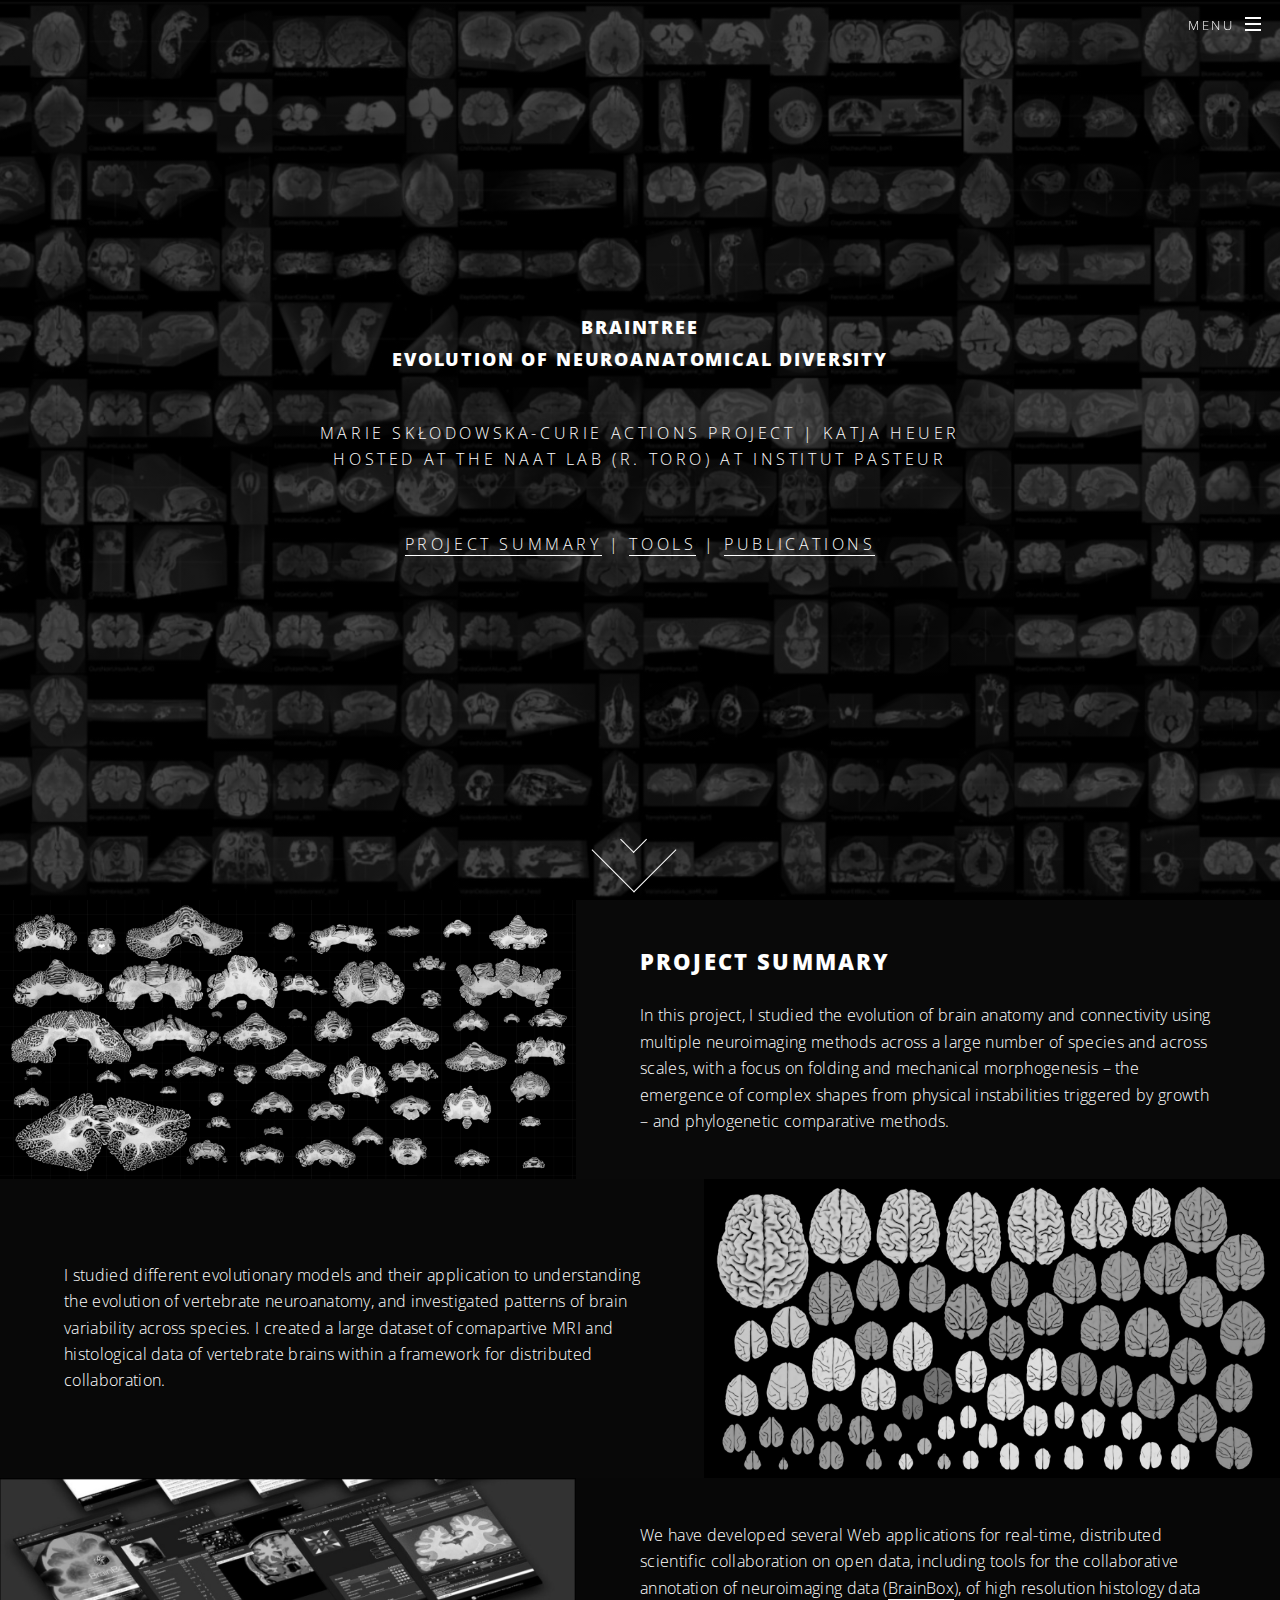
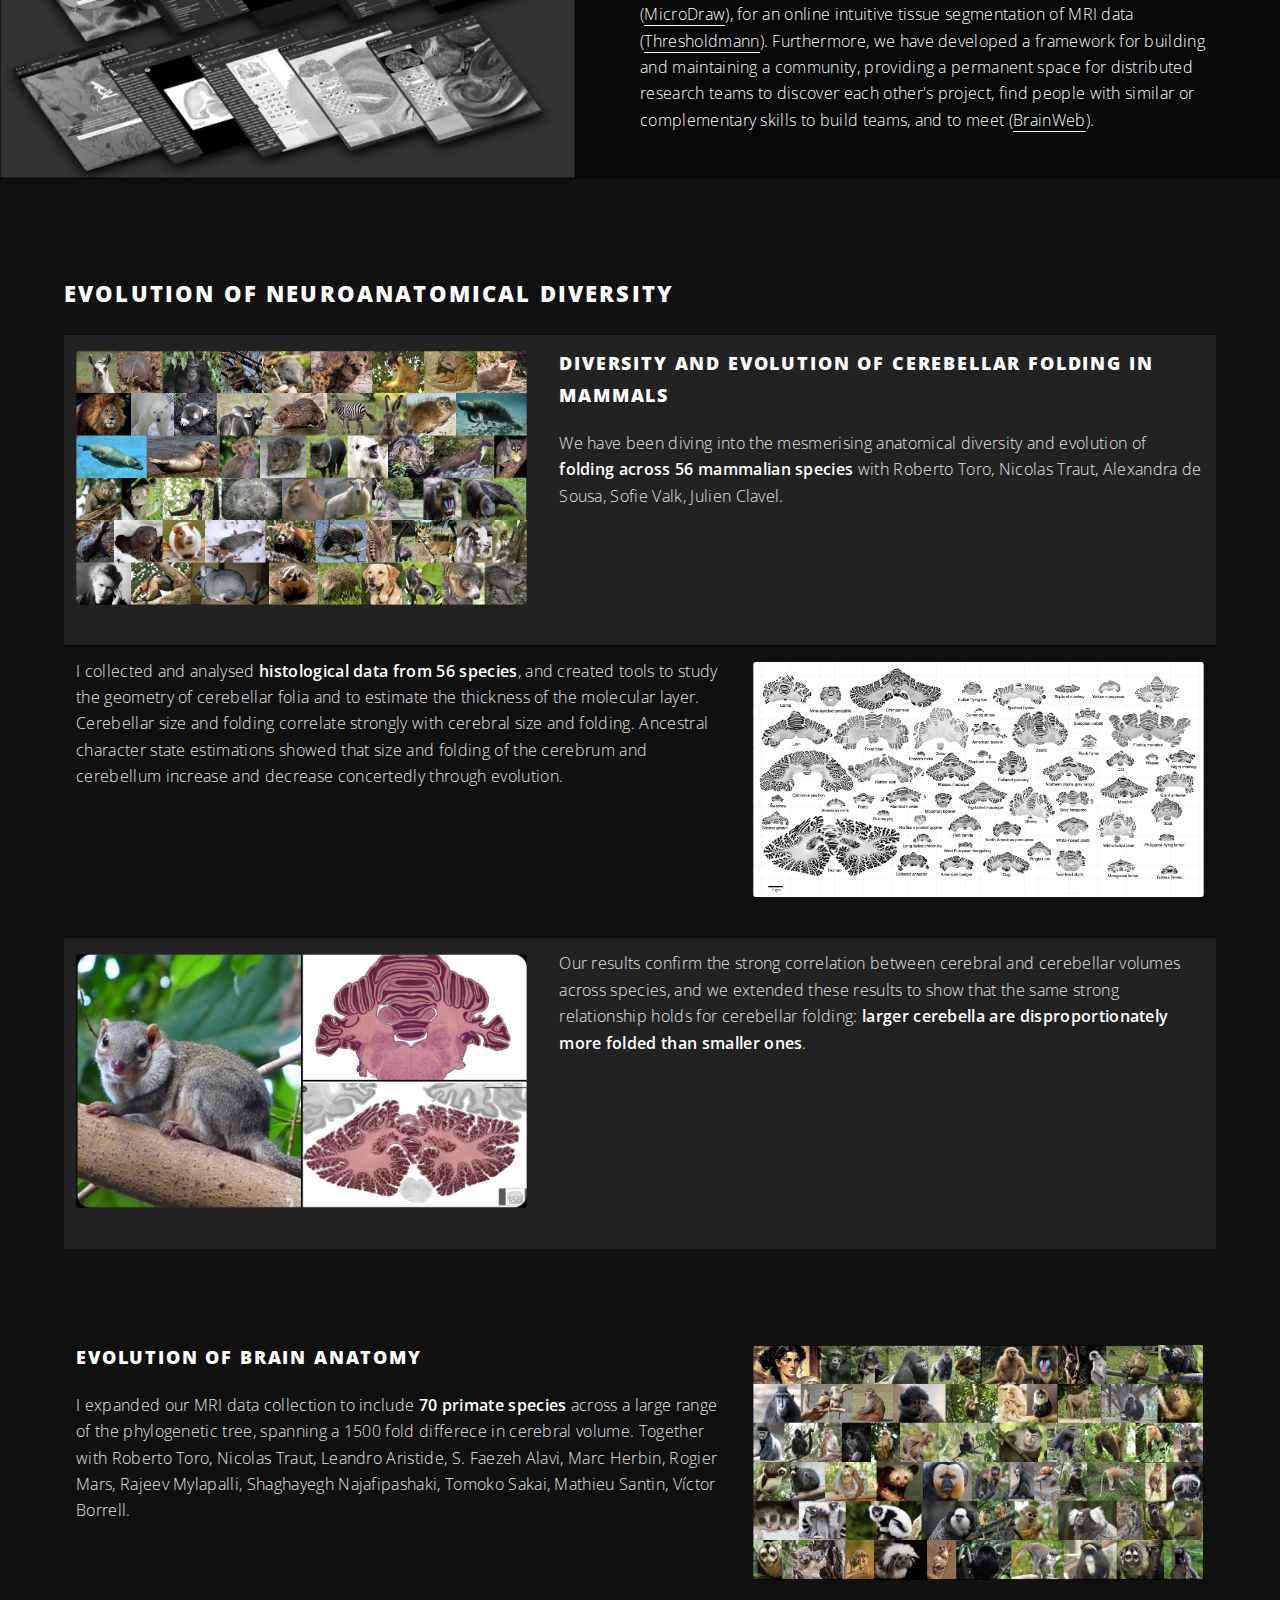
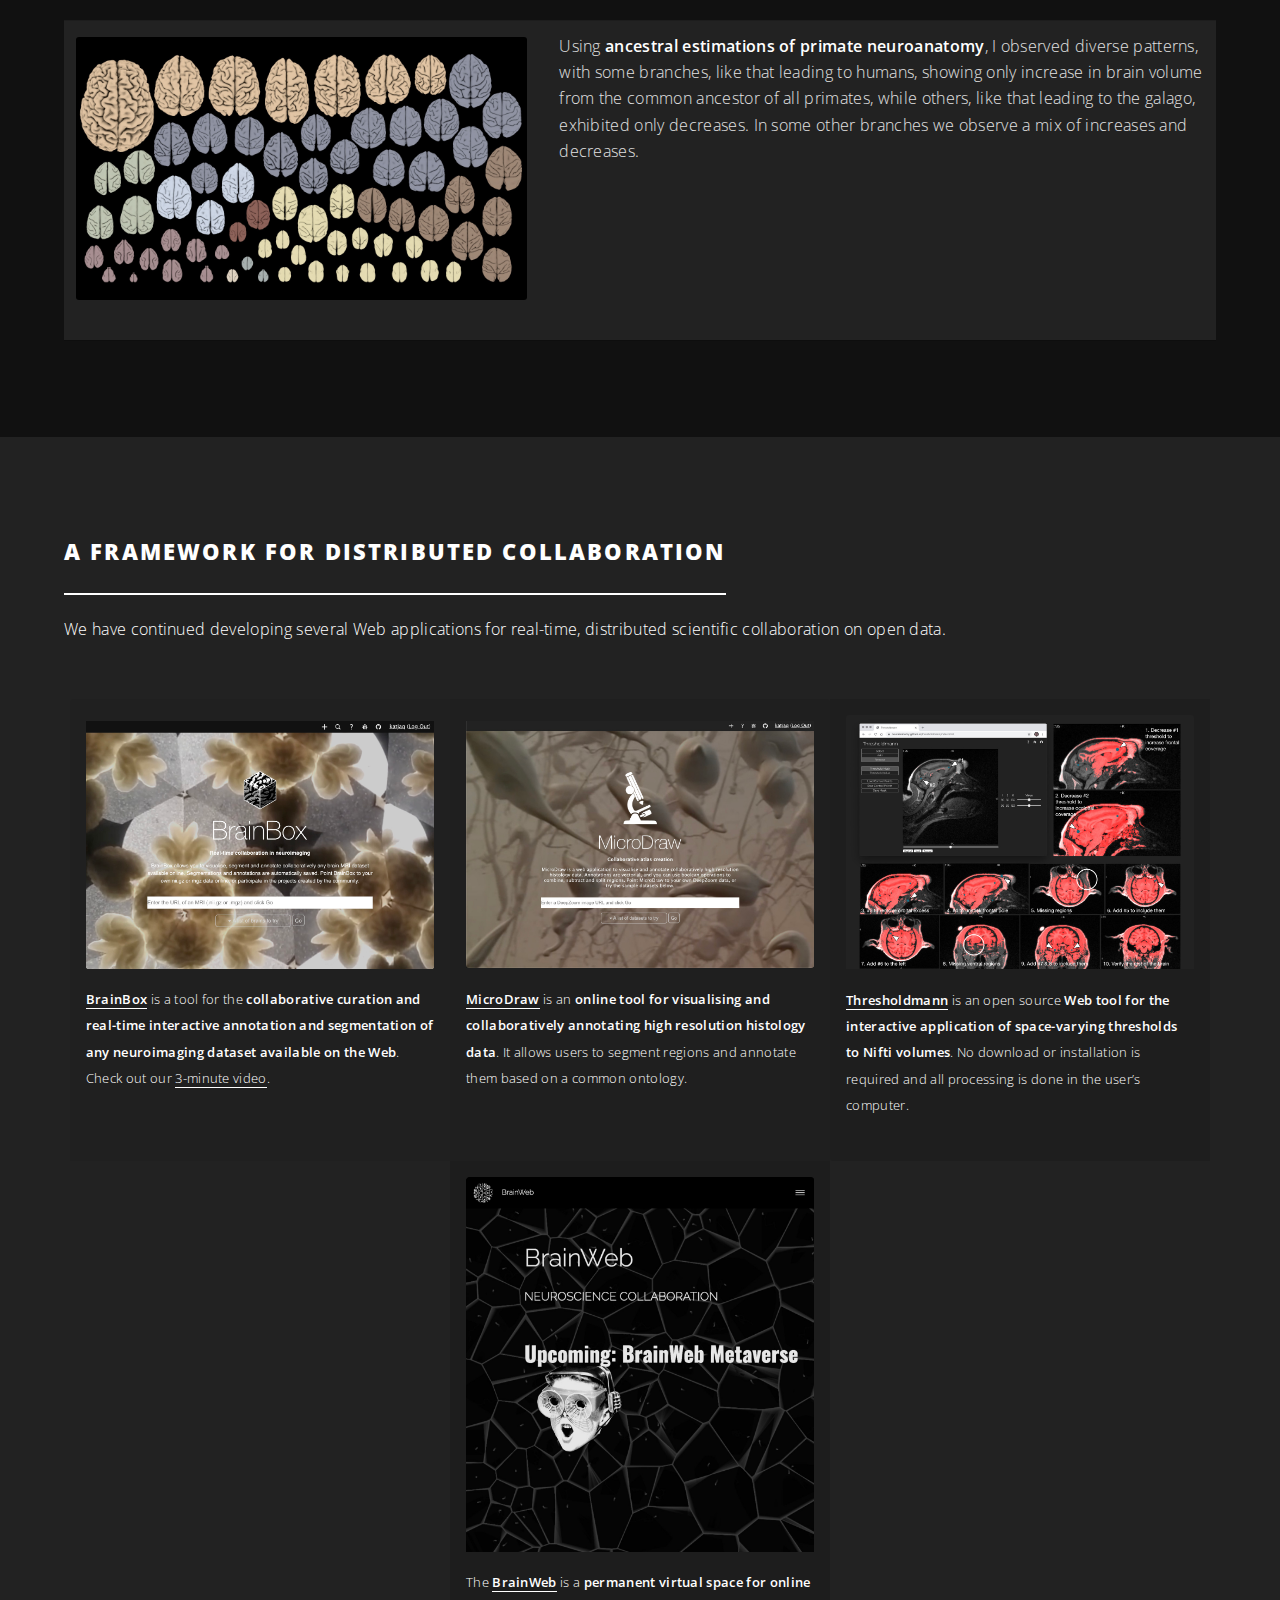
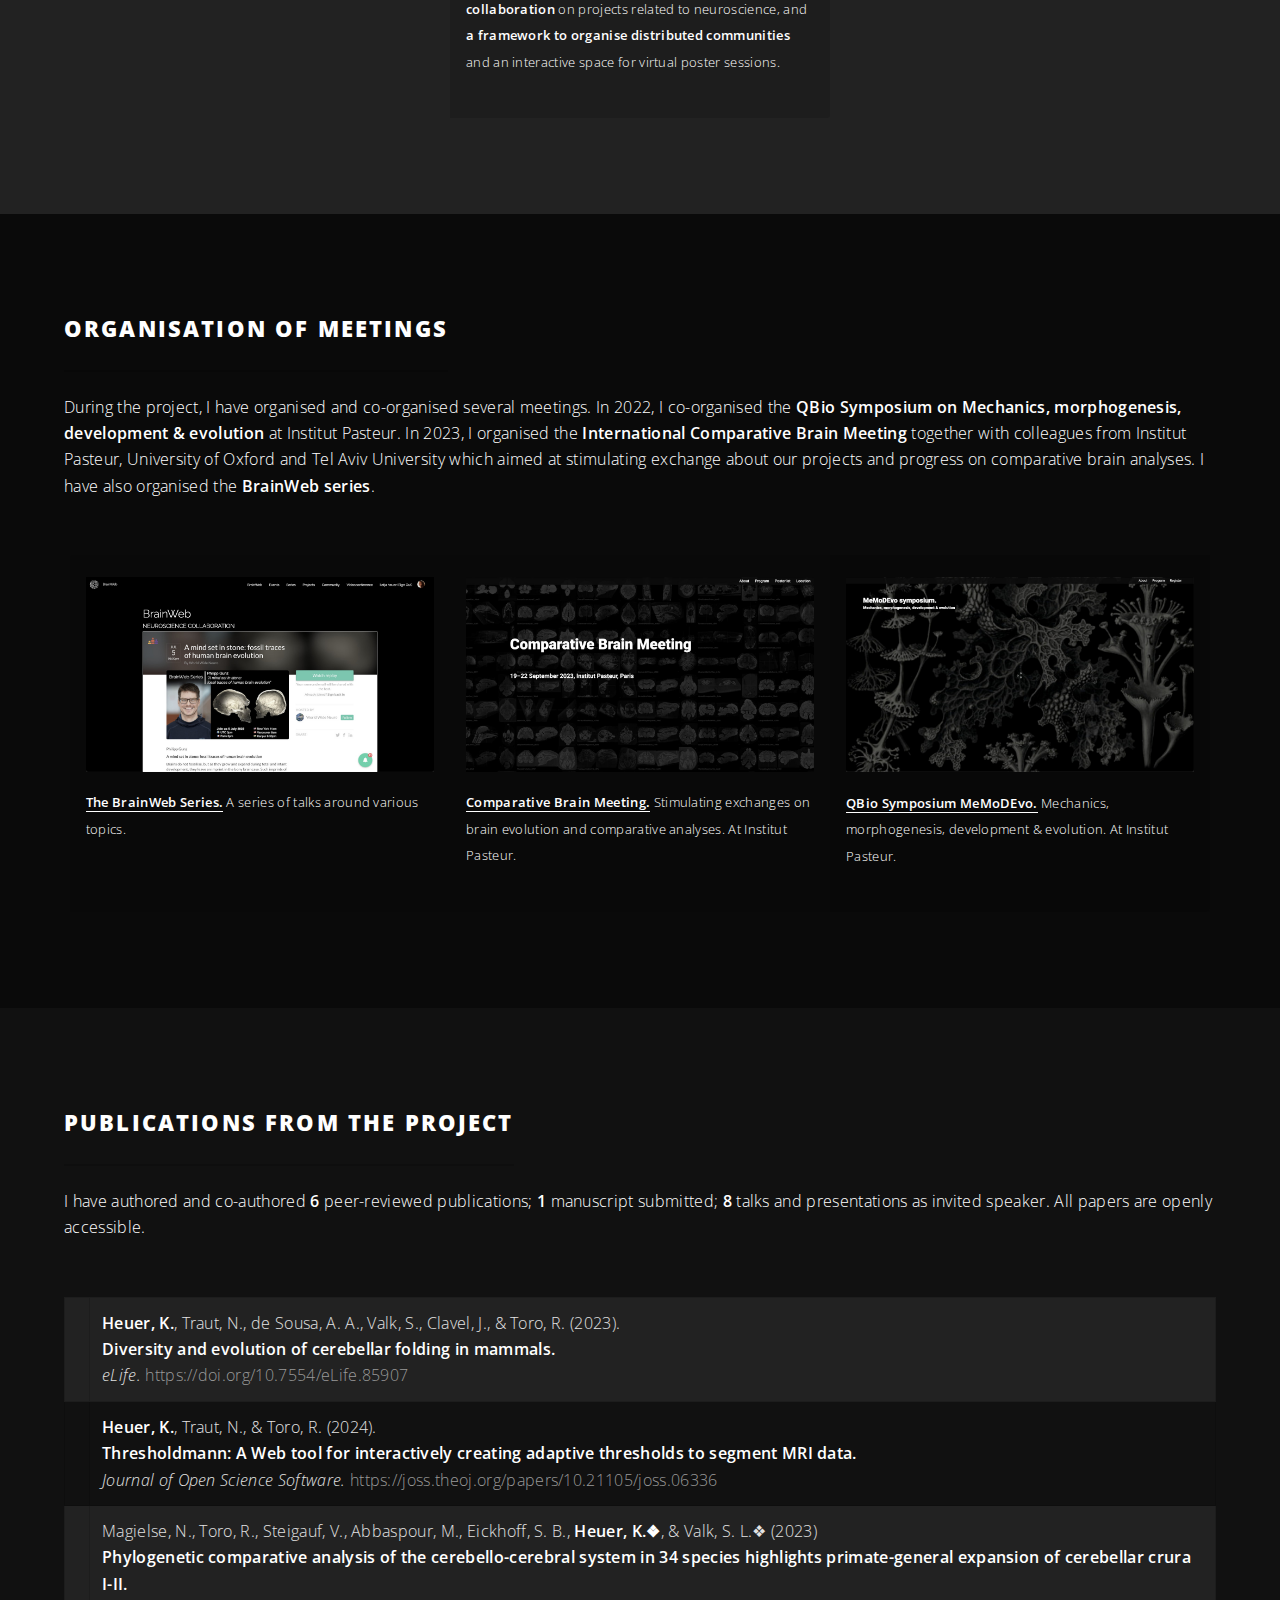
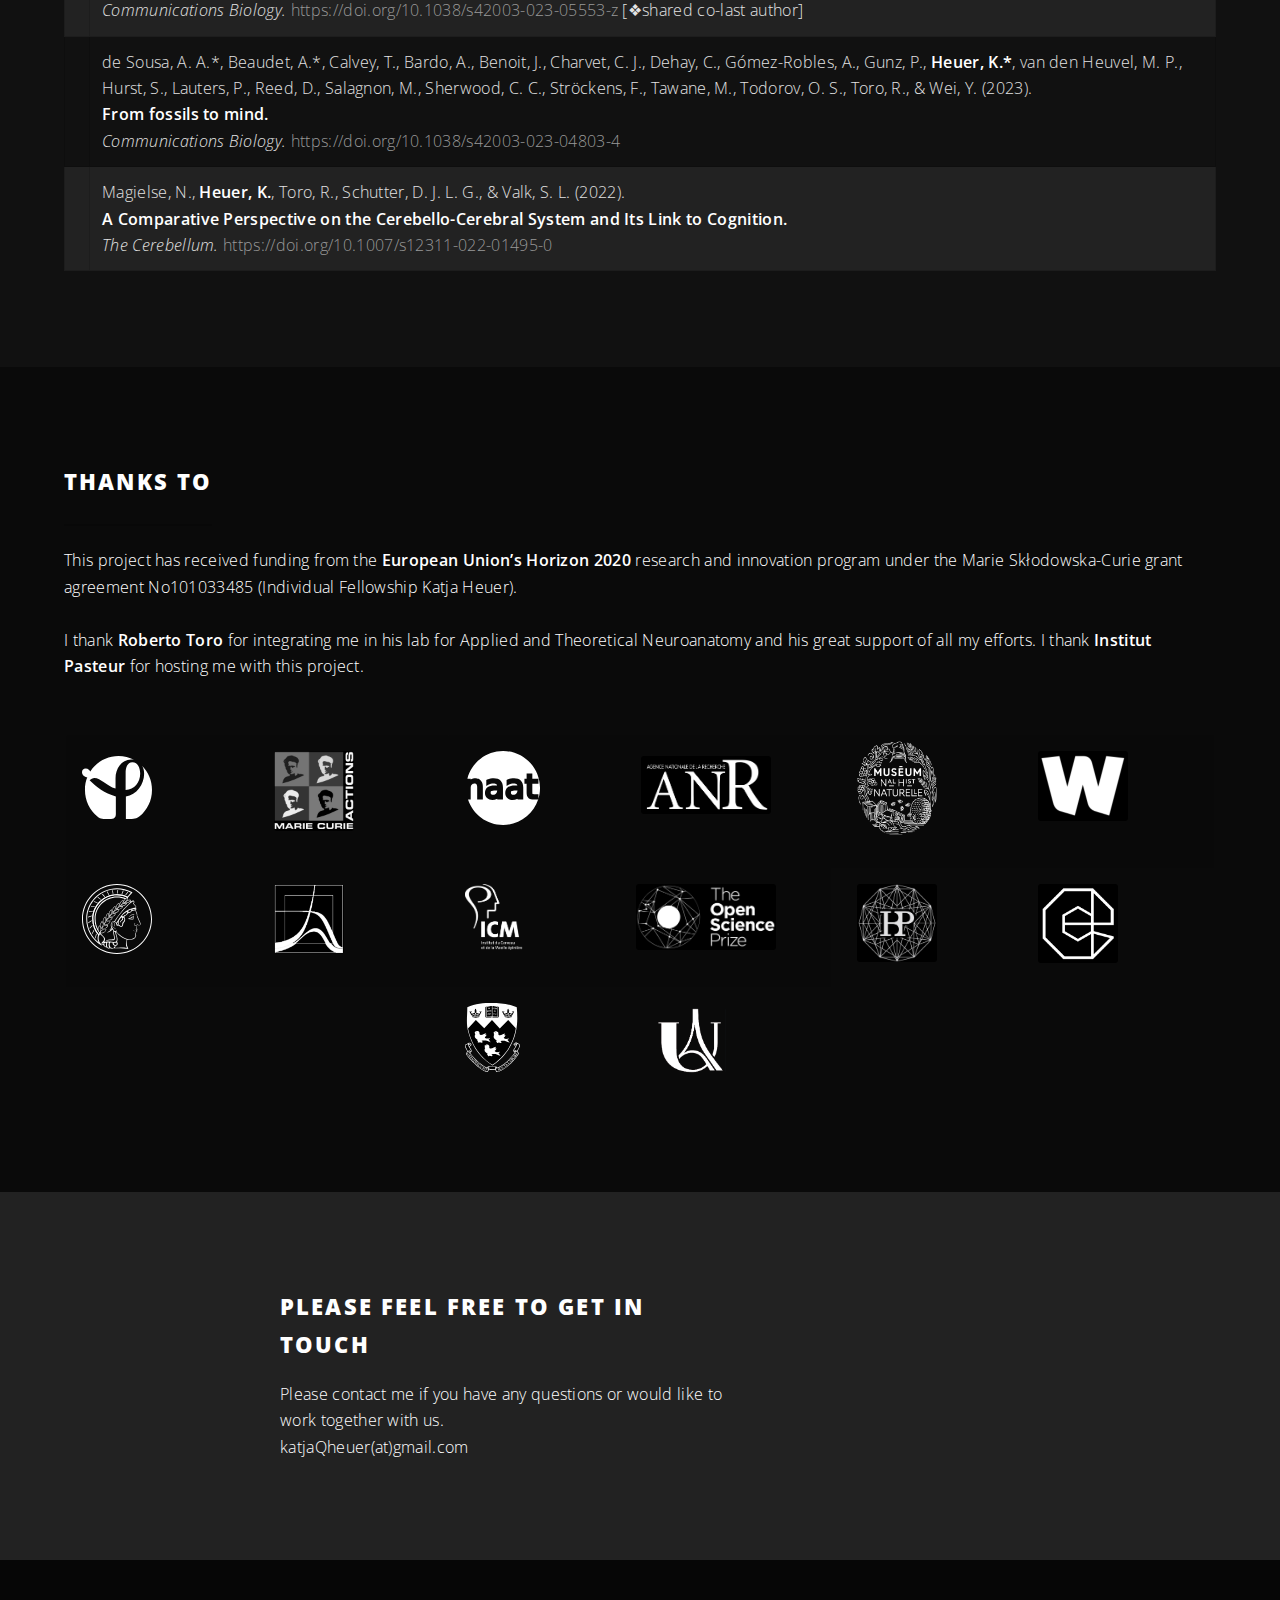
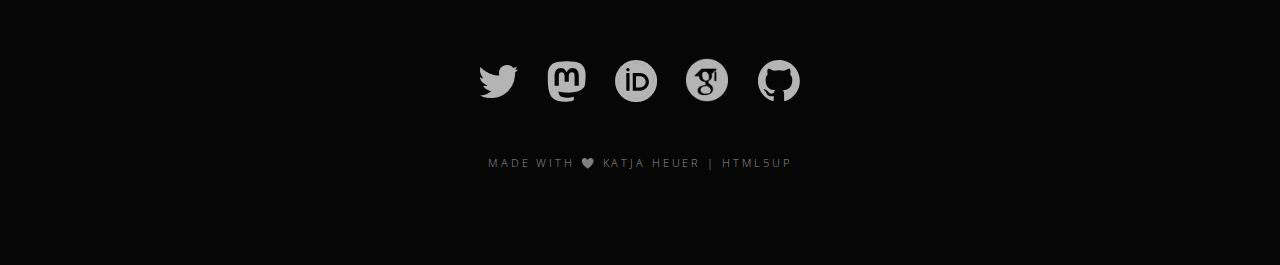
==== commit e7885467: "fix braintree" ====
--- a/braintree.html
+++ b/braintree.html
@@ -231,7 +231,7 @@
 					</section> -->
 
 					<!-- Organisation of meetings -->
-					<section id="organisation" class="wrapper style2 special">
+					<section id="organisation" class="wrapper style1 special">
 						<div class="inner">
 							<header class="major">
 								<h2>Organisation of meetings</h2>
